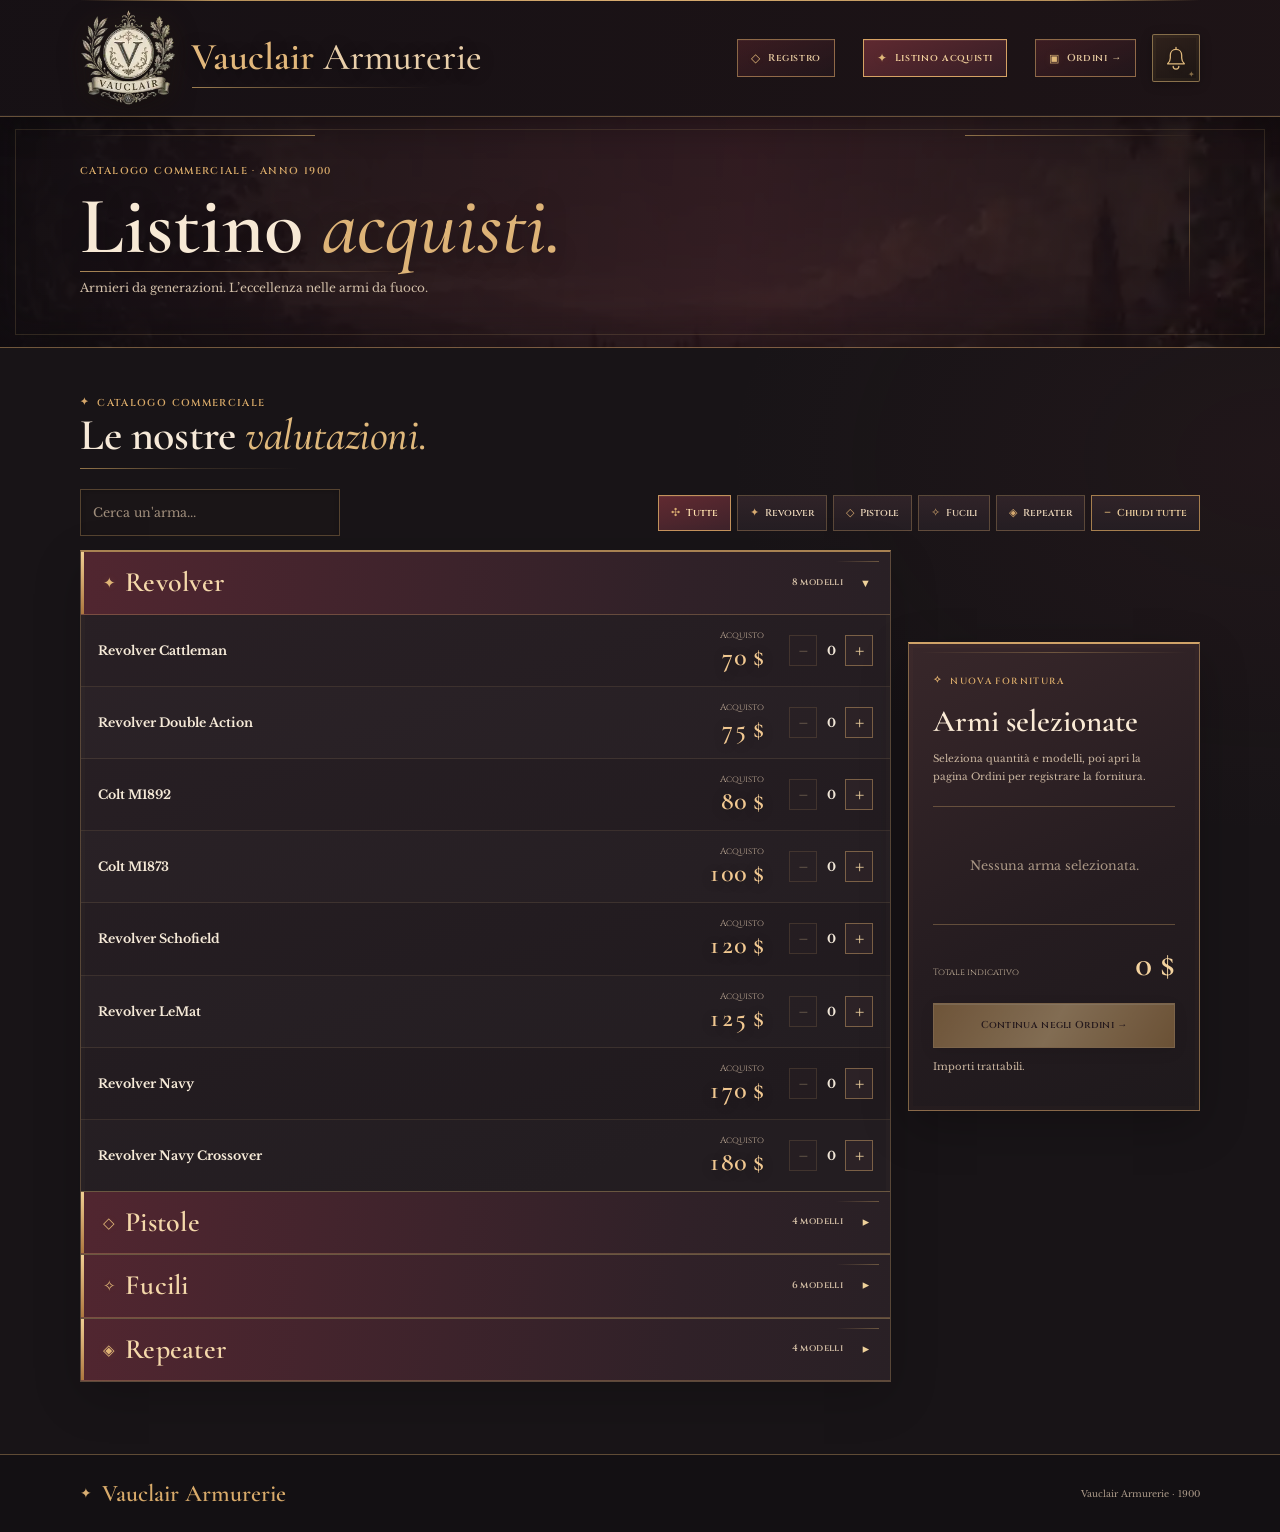
==== armurerie/index.html @ 3353b28e "Give Armurerie listino banner the same introduction row as other pages" ====
<!doctype html>
<html lang="it">
<head>
<meta charset="utf-8"><meta name="viewport" content="width=device-width,initial-scale=1">
<meta name="theme-color" content="#191311">
<meta name="description" content="Vauclair Armurerie — listino acquisto armi da fuoco e ordini.">
<title>Listino acquisti · Vauclair Armurerie</title>
<link rel="icon" type="image/webp" href="../assets/vauclair-logo.webp">
<link rel="preconnect" href="https://fonts.googleapis.com"><link rel="preconnect" href="https://fonts.gstatic.com" crossorigin>
<link href="https://fonts.googleapis.com/css2?family=Cinzel:wght@400;500;600;700&family=Cormorant+Garamond:ital,wght@0,500;0,600;0,700;1,500;1,600;1,700&family=Libre+Baskerville:wght@400;700&display=swap" rel="stylesheet">
<link rel="stylesheet" href="styles.css?v=20261012-restyle1">
<link rel="stylesheet" href="ornamenti.css?v=20261012-unified1">
<script src="catalogo.js?v=20261012-listino22" defer></script><script src="header.js?v=20261012-unified1" defer></script>
<script src="notifiche.js" defer></script><script src="listino.js?v=20261012-public-clean1" defer></script>
</head>
<body>
<a class="skip" href="#listino">Vai al listino</a>
<header class="header"><div class="wrap header-inner">
<a class="brand" href="./" aria-label="Vauclair Armurerie — Listino acquisti"><img src="../assets/vauclair-logo.webp" alt="Stemma Vauclair" width="96" height="96"><span><strong>Vauclair <em>Armurerie</em></strong></span></a>
<div class="header-tools"><nav class="nav" aria-label="Navigazione"><a class="last" href="riservata.html?v=20261012-unified1">Registro</a><a class="last current" href="./" aria-current="page">Listino acquisti</a><a class="last" href="ordini.html">Ordini →</a></nav><div class="notification-shell">
  <button class="notification-toggle" id="notificationBell" type="button" aria-label="Apri notifiche ordini" aria-haspopup="true" aria-expanded="false" aria-controls="notificationPanel">
    <svg viewBox="0 0 32 32" fill="none" aria-hidden="true" focusable="false">
      <path d="M16 5.5c-4.3 0-7 3.1-7 7.3v3.3c0 3.6-1.2 5.3-3.3 7.1h20.6c-2.1-1.8-3.3-3.5-3.3-7.1v-3.3c0-4.2-2.7-7.3-7-7.3Z" stroke="currentColor" stroke-width="1.55" stroke-linejoin="round"/>
      <path d="M16 2.8v2.7M12.5 26.2a3.5 3.5 0 0 0 7 0" stroke="currentColor" stroke-width="1.55" stroke-linecap="round"/>
    </svg>
    <span class="notification-count" id="notificationCount" hidden>0</span>
  </button>
  <div class="notification-panel" id="notificationPanel" role="region" aria-label="Notifiche degli ordini" hidden>
    <div class="notification-top">
      <div><span>REGISTRO VAUCLAIR</span><strong>Notifiche ordini</strong></div>
      <button type="button" id="markNotificationsRead">Segna lette</button>
    </div>
    <div class="notification-list" id="notificationList"><div class="notification-empty">Nessuna notifica al momento.</div></div>
    <div class="notification-bottom"><a href="ordini.html">Vai agli ordini <span aria-hidden="true">↗</span></a></div>
  </div>
</div></div>
</div></header>
<main>
<section class="compact-hero"><div class="wrap">
<span class="label">CATALOGO COMMERCIALE · ANNO 1900</span>
<h1>Listino <em>acquisti.</em></h1><p>Armieri da generazioni. L’eccellenza nelle armi da fuoco.</p>
</div></section>
<section class="catalog" id="listino"><div class="wrap">
<div class="section-top"><div><span class="label">CATALOGO COMMERCIALE</span><h2>Le nostre <em>valutazioni.</em></h2></div></div>
<div class="toolbar"><input class="search" id="search" type="search" aria-label="Cerca un'arma" placeholder="Cerca un'arma..." autocomplete="off">
<div class="filters" role="group" aria-label="Categorie"><button type="button" data-cat="Tutte" class="active" aria-pressed="true">Tutte</button><button type="button" data-cat="Revolver" aria-pressed="false">Revolver</button><button type="button" data-cat="Pistole" aria-pressed="false">Pistole</button><button type="button" data-cat="Fucili" aria-pressed="false">Fucili</button><button type="button" data-cat="Repeater" aria-pressed="false">Repeater</button><button class="collapse-all-btn" id="collapseAllCategories" type="button" aria-label="Chiudi tutte le categorie del catalogo">Chiudi tutte</button></div></div>
<div class="catalog-layout">
<div class="price-list" id="catalog" aria-label="Modelli e prezzi d'acquisto"><div class="empty">Caricamento listino…</div></div>
<aside class="quote"><span class="label">NUOVA FORNITURA</span><h3>Armi selezionate</h3><p>Seleziona quantità e modelli, poi apri la pagina Ordini per registrare la fornitura.</p>
<div class="selected" id="selected"><div class="empty">Nessuna arma selezionata.</div></div>
<div class="total"><span>Totale indicativo</span><strong id="total">$0</strong></div>
<button class="btn gold" type="button" id="startOrder" disabled>Continua negli Ordini →</button>
<p>Importi trattabili.</p>
</aside></div>
</div></section>
</main>
<footer class="footer compact-footer"><div class="wrap footer-inner"><strong>Vauclair Armurerie</strong><p>Vauclair Armurerie · 1900</p></div></footer>
</body></html>
---- armurerie/styles.css ----
:root{--ink:#f5eadd;--secondary:#c6b5a1;--muted:#9d8a79;--gold:#d7b67e;--gold2:#b78c52;--border:rgba(201,159,99,.28);--wine:#4d251f;--base:#161110;--panel:#241b18;--panel2:#2e211b;--serif:'Cormorant Garamond',Georgia,serif;--display:'Cinzel',Georgia,serif;--book:'Libre Baskerville',Georgia,serif}
*{box-sizing:border-box}
html{scroll-behavior:smooth;scroll-padding-top:84px}
body{margin:0;background:var(--base);color:var(--ink);font:12px/1.85 var(--book);-webkit-font-smoothing:antialiased}
button,input,textarea{font:inherit}
button{cursor:pointer}
a{color:inherit;text-decoration:none}
a:hover{color:var(--gold)}
:focus-visible{outline:2px solid var(--gold);outline-offset:3px}
.wrap{max-width:1120px;width:calc(100% - 42px);margin:auto}
.skip{position:absolute;top:-80px;left:8px;padding:10px;z-index:100;background:var(--gold);color:#140c09}
.skip:focus{top:8px}
.header{position:sticky;top:0;z-index:40;background:rgba(22,17,16,.97);border-bottom:1px solid var(--border);backdrop-filter:blur(12px)}
.header-inner{display:flex;justify-content:space-between;align-items:center;gap:20px;height:76px}
.brand{display:flex;align-items:center;gap:9px}
.brand img{width:51px;height:51px;object-fit:contain}
.brand strong{font:600 29px/1 var(--serif);color:var(--gold);display:block}
.brand small{display:block;font:9px/1.5 var(--display);letter-spacing:1px;color:var(--secondary);margin-top:5px}
.nav{display:flex;gap:28px;align-items:center}
.nav a{font:600 10px var(--display);letter-spacing:.3px;color:#ded0be}
.nav a:hover{color:var(--gold)}
.nav .last{padding:10px 13px;border:1px solid var(--gold2);color:var(--gold)}
.hero{position:relative;overflow:hidden;background:linear-gradient(90deg,rgba(16,12,12,.96),rgba(31,20,18,.83) 57%,rgba(21,14,14,.75)),url('../assets/vauclair-background.webp') center/cover}
.hero:before{content:'';position:absolute;inset:17px;border:1px solid rgba(206,165,107,.17);pointer-events:none}
.hero-inner{min-height:490px;padding:69px 0 66px;display:grid;grid-template-columns:minmax(0,1fr) 260px;gap:55px;align-items:center;position:relative}
.eyebrow{font:600 9px var(--display);letter-spacing:2.1px;color:var(--gold)}
.hero h1{font:600 clamp(65px,8.5vw,106px)/.85 var(--serif);letter-spacing:-1.4px;margin:22px 0;color:#fff1df}
.hero h1 em{font-weight:500;color:var(--gold);display:block;line-height:1.07}
.hero .lead{font:italic 27px/1.23 var(--serif);color:#f0d9ba;max-width:650px;margin:11px 0 17px}
.hero .sub{font:12px/2.05 var(--book);color:#c3b19f;max-width:620px}
.hero-actions{display:flex;gap:11px;flex-wrap:wrap;margin-top:29px}
.btn{display:inline-flex;align-items:center;justify-content:center;gap:15px;padding:12px 18px;min-height:45px;border:1px solid var(--gold2);font:600 10px var(--display);letter-spacing:.3px;transition:background .15s}
.btn.gold{background:linear-gradient(115deg,#b8925f,#e0c08b);border-color:var(--gold);color:#24150f}
.btn.gold:hover{background:#f1d19c;color:#24150f}
.btn.outline{background:rgba(27,17,15,.4);color:#f3dec1}
.btn.outline:hover{background:#4b281f}
.seal{border:1px solid rgba(208,169,115,.45);background:rgba(35,25,22,.73);padding:21px 17px;text-align:center;box-shadow:0 12px 42px rgba(0,0,0,.24)}
.seal img{display:block;width:155px;height:155px;object-fit:contain;margin:auto}
.seal span{display:block;font:9px var(--display);letter-spacing:1.8px;color:var(--gold);margin-top:9px}
.seal strong{display:block;font:500 38px var(--serif);margin:15px 0 0;color:#f6e5c9}
.seal em{font:italic 19px var(--serif);color:#ccb18e}
.section{padding:76px 0}
.label{color:var(--gold2);font:600 10px var(--display);letter-spacing:1.6px}
h2{font:600 clamp(44px,5.3vw,63px)/1.03 var(--serif);letter-spacing:-.4px;margin:14px 0 17px}
h2 em{font-weight:500;color:var(--gold)}
.intro{background:#1a1513;border-bottom:1px solid var(--border)}
.intro-grid{display:grid;grid-template-columns:1.1fr .9fr;gap:70px;align-items:start}
.intro p{font:12px/2.2 var(--book);color:var(--secondary);margin:0 0 15px}
.intro p strong{color:#f2e1cf}
.service-cards{display:grid;grid-template-columns:1fr 1fr;gap:12px}
.service-card{padding:21px;background:#2b211d;border:1px solid var(--border)}
.service-card .number{font:28px var(--serif);color:var(--gold)}
.service-card h3{font:600 25px/1.05 var(--serif);color:#f4e1c6;margin:8px 0}
.service-card p{font:11px/1.9 var(--book);color:#bca998;margin:0}
.catalog{background:#171210}
.section-top{display:flex;align-items:end;justify-content:space-between;gap:30px;margin-bottom:25px}
.section-top p{font:11px/1.95 var(--book);max-width:400px;color:var(--secondary);margin:0}
.toolbar{display:flex;justify-content:space-between;align-items:center;gap:12px;flex-wrap:wrap;margin-bottom:14px}
.search{padding:11px 12px;background:#29201d;border:1px solid var(--border);color:var(--ink);min-width:260px;outline:0;border-radius:0}
.search:focus{border-color:var(--gold)}
.filters{display:flex;flex-wrap:wrap;gap:6px}
.filters button{background:#251c19;color:#d6c2a9;border:1px solid var(--border);padding:10px 12px;font:600 10px var(--display)}
.filters button.active,.filters button:hover{background:#5a3329;border-color:var(--gold2);color:var(--gold)}
.catalog-layout{display:grid;grid-template-columns:minmax(0,1fr) 292px;gap:17px;align-items:start}
.price-list{border:1px solid var(--border);background:#241b18}
.weapon{display:grid;grid-template-columns:minmax(0,1fr) 106px 96px;align-items:center;gap:13px;padding:14px 17px;border-bottom:1px solid rgba(206,165,107,.13);min-height:71px}
.weapon:last-child{border-bottom:0}
.weapon:nth-child(even){background:rgba(255,255,255,.019)}
.weapon-name{font:700 12px/1.5 var(--book);color:#f0e0cb}
.weapon small{display:block;color:#c0a17a;font:9px/1.5 var(--display);margin-top:4px}
.weapon small.estimate{color:#e2ba77}
.weapon small.guess{color:#c9a29b}
.price{text-align:right}
.price span{display:block;color:#ad9c89;font:9px var(--display)}
.price b{font:600 26px var(--serif);color:#e9c68f}
.qty{display:flex;justify-content:flex-end;align-items:center;gap:4px}
.qty button{width:28px;height:31px;display:grid;place-items:center;padding:0;border:1px solid var(--border);background:#2f241f;color:var(--gold);font-size:17px}
.qty button:hover{border-color:var(--gold)}
.qty output{min-width:20px;text-align:center;font:700 12px var(--book)}
.empty{padding:34px;text-align:center;color:var(--muted)}
.quote{background:linear-gradient(145deg,#30241e,#201915);border:1px solid rgba(202,155,87,.45);padding:24px;position:sticky;top:92px}
.quote .label{font-size:9px}
.quote h3{font:600 31px/1.1 var(--serif);margin:12px 0}
.quote p{color:#bcaa97;font:10px/1.85 var(--book)}
.selected{margin-top:19px;border-top:1px solid var(--border);border-bottom:1px solid var(--border);padding:13px 0;min-height:65px}
.selected-line{display:flex;justify-content:space-between;gap:8px;font:10px/1.75 var(--book);margin-bottom:6px}
.selected-line strong{color:#f3ddc0;white-space:nowrap}
.total{display:flex;align-items:baseline;justify-content:space-between;gap:13px;margin-top:18px}
.total span{font:9px var(--display);color:#beac96}
.total strong{font:600 35px var(--serif);color:#f0cd94;white-space:nowrap}
.quote .btn{width:100%;margin-top:18px}
.hint{margin-top:19px;font:10px/1.9 var(--book);color:#a89784}
.method{margin-top:18px;padding:15px 19px;border:1px solid var(--border);background:#211915}
.method summary{cursor:pointer;font:600 11px var(--display);color:var(--gold);letter-spacing:.2px}
.method p{font:11px/2 var(--book);color:var(--secondary);margin:12px 0 0}
.method b{color:#efdfc7}
.contact{background:#211814;border-top:1px solid var(--border)}
.contact-grid{display:grid;grid-template-columns:.85fr 1.15fr;gap:60px;align-items:start}
.contact p{color:#c1ae99;font:11px/2.05 var(--book)}
.contact strong{color:#f1ddc0}
.contact .ornament{margin:25px 0 0;font:40px var(--serif);color:var(--gold)}
.form-panel{padding:26px;background:#2d211b;border:1px solid var(--border)}
.form-row{display:grid;grid-template-columns:1fr 1fr;gap:12px}
label{display:block;color:#d2b68e;font:600 10px var(--display);margin-bottom:13px}
label input,label textarea{display:block;width:100%;margin-top:8px;background:#191310;border:1px solid var(--border);padding:11px;color:var(--ink);font:11px var(--book);outline:none}
label input:focus,label textarea:focus{border-color:var(--gold)}
label textarea{resize:vertical;min-height:100px}
.preview{white-space:pre-wrap;border:1px dashed var(--border);background:#1c1512;color:#d9c7b2;padding:13px;margin-top:16px;font:11px/1.8 var(--book);max-height:260px;overflow:auto}
.form-panel .btn{margin-top:14px}
.status{font:10px/1.8 var(--book);color:#bda081;margin:12px 0 0}
.footer{background:#0f0b0a;border-top:1px solid var(--border);padding:25px 0}
.footer-inner{display:flex;justify-content:space-between;align-items:center;gap:20px}
.footer-inner strong{font:600 27px var(--serif);color:var(--gold)}
.footer-inner p{font:9px/1.7 var(--book);max-width:550px;color:var(--muted);margin:0}
@media(max-width:1050px){.intro-grid{gap:25px}.hero-inner{gap:30px}.catalog-layout{grid-template-columns:minmax(0,1fr) 270px}.nav{gap:15px}}
@media(max-width:790px){.hero-inner{grid-template-columns:1fr;min-height:425px;padding:65px 0}.seal{display:none}.intro-grid,.contact-grid{grid-template-columns:1fr}.catalog-layout{grid-template-columns:1fr}.quote{position:static}.section-top{display:block}.section-top p{margin-top:14px;max-width:600px}.nav .hide-mobile{display:none}.service-cards{max-width:800px}}
@media(max-width:530px){.wrap{width:calc(100% - 30px)}.header-inner{height:67px}.brand img{width:42px;height:42px}.brand strong{font-size:25px}.brand small{font-size:7px}.nav{gap:6px}.nav a{font-size:9px}.nav .last{padding:8px}.hero{background-position:center}.hero h1{font-size:clamp(52px,13vw,77px)}.hero .lead{font-size:25px}.hero-inner{padding:63px 0}.section{padding:52px 0}h2{font-size:47px}.service-cards{grid-template-columns:1fr}.toolbar{display:block}.search{width:100%;margin-bottom:10px}.filters{display:grid;grid-template-columns:repeat(2,1fr)}.filters button{padding:11px 6px;font-size:9px}.weapon{grid-template-columns:minmax(0,1fr) 90px;gap:8px;padding:13px 11px}.price b{font-size:24px}.qty{grid-column:1/-1;justify-content:flex-end}.weapon-name{font-size:11px}.form-row{grid-template-columns:1fr}.footer-inner{display:block}.footer-inner p{margin-top:10px}}
@media(prefers-reduced-motion:reduce){html{scroll-behavior:auto}}

/* Vauclair Armurerie — layout di lavoro, due sole pagine */
[hidden]{display:none!important}
.nav a.current{color:var(--gold);text-decoration:underline;text-underline-offset:9px;text-decoration-thickness:1px}
.compact-hero{background:linear-gradient(100deg,rgba(18,13,13,.97),rgba(38,24,20,.82)),url('../assets/vauclair-background.webp') center/cover;position:relative;border-bottom:1px solid var(--border)}
.compact-hero .wrap{padding-top:47px;padding-bottom:47px}
.compact-hero .label{display:block;margin-bottom:10px}
.compact-hero h1{font:600 clamp(54px,6.8vw,81px)/.94 var(--serif);margin:0 0 13px;color:#fff1df}
.compact-hero h1 em{color:var(--gold);font-weight:500}
.compact-hero p{font:12px/1.9 var(--book);max-width:720px;margin:0;color:var(--secondary)}
.catalog{padding:42px 0 72px}
.catalog .section-top{margin-bottom:23px}
.catalog .section-top h2{font-size:44px;margin:0}
.catalog .section-top p{max-width:430px}
#startOrder:disabled{opacity:.48;cursor:not-allowed}
.quote .btn{width:100%;border-radius:0}
.compact-footer{padding:24px 0}
.compact-footer .footer-inner strong{font-size:24px}
.order-area{min-height:65vh;background:#171210;padding:42px 0 80px}
.order-head{display:flex;justify-content:space-between;align-items:center;gap:14px;flex-wrap:wrap;margin-bottom:20px}
.order-head h2{margin:5px 0;font-size:44px}
.order-head p{margin:0;color:var(--secondary);font:11px/1.7 var(--book)}
.order-stats{display:grid;grid-template-columns:repeat(3,1fr);gap:12px;margin:0 0 19px}
.order-stat{border:1px solid var(--border);background:var(--panel);padding:17px 20px}
.order-stat small{font:9px var(--display);color:var(--muted);letter-spacing:.3px;display:block}
.order-stat strong{font:600 35px var(--serif);color:var(--gold);line-height:1.15;display:block;margin-top:6px}
.order-filter{display:flex;gap:10px;margin:0 0 15px}
.order-filter input,.order-filter select,.order-form input,.order-form select,.order-form textarea,.order-builder select,.order-builder input{
  border:1px solid var(--border);background:#211815;color:#f3e7d6;padding:10px 12px;min-height:44px;outline:0;border-radius:0;font:11px var(--book)
}
.order-filter input:focus,.order-filter select:focus,.order-form input:focus,.order-form select:focus,.order-form textarea:focus{border-color:var(--gold)}
.order-filter input{flex:1;min-width:0}
.order-filter select{width:180px}
.order-list{display:grid;gap:10px}
.order-card{background:#251c19;border:1px solid var(--border);padding:21px 23px}
.order-card-head{display:flex;align-items:start;justify-content:space-between;gap:16px}
.order-card-head h3{font:600 28px/1.1 var(--serif);margin:3px 0 7px;color:#f7e8d2}
.order-card-head small{font:9px var(--display);color:var(--gold2)}
.order-card-meta{display:flex;flex-wrap:wrap;gap:13px;color:#ac9a85;font:10px/1.7 var(--book)}
.order-card-items{display:flex;flex-wrap:wrap;gap:7px;margin:14px 0}
.order-card-items span{padding:5px 9px;background:#34271f;border:1px solid var(--border);font:10px/1.6 var(--book);color:#e4d0b5}
.order-card-bottom{border-top:1px solid var(--border);margin-top:13px;padding-top:14px;display:flex;justify-content:space-between;align-items:center;gap:15px}
.order-card-bottom strong{font:600 31px var(--serif);color:var(--gold)}
.order-card-bottom>div{display:flex;flex-wrap:wrap;align-items:center;gap:8px}
.order-card-bottom button,.order-card-bottom select,.order-subtle{border:1px solid var(--border);background:#1c1512;color:#d9c1a2;padding:9px 10px;font:10px var(--display)}
.order-card-bottom button:hover,.order-card-bottom select:focus,.order-subtle:hover{border-color:var(--gold)}
.order-card-notes{font:11px/1.8 var(--book);color:var(--secondary);margin:5px 0 0}
.order-empty{border:1px dashed var(--border);background:#241c18;color:var(--muted);text-align:center;padding:47px 15px;font:italic 23px var(--serif)}
.order-form{background:#2b211c;border:1px solid var(--border);padding:25px;margin:0 0 24px}
.order-form h3{font:600 33px var(--serif);margin:0 0 17px}
.order-form .form-row{gap:13px;margin-bottom:5px}
.order-form label{font:600 10px var(--display);color:var(--gold);margin:0 0 15px}
.order-form label input,.order-form label select,.order-form label textarea{margin-top:7px;width:100%;display:block}
.order-form textarea{width:100%;min-height:75px;resize:vertical}
.order-builder{display:grid;grid-template-columns:minmax(0,1fr) 95px 115px;gap:9px;align-items:end;margin:6px 0 14px}
.order-builder label{margin:0}
.order-builder select,.order-builder input{width:100%;margin-top:7px}
.order-builder button{height:44px}
.order-chosen{background:#201813;border:1px solid var(--border);padding:10px 14px;margin-bottom:17px;min-height:49px}
.order-chosen-line{display:grid;grid-template-columns:minmax(0,1fr) auto 35px;gap:9px;align-items:center;padding:7px 0;border-bottom:1px solid rgba(201,159,99,.12);font:11px var(--book)}
.order-chosen-line:last-child{border-bottom:0}
.order-chosen-line b{color:var(--gold)}
.order-chosen-line button{background:none;border:1px solid var(--border);color:var(--gold);width:31px;height:28px}
.order-form-total{display:flex;align-items:baseline;justify-content:space-between;gap:15px;border-top:1px solid var(--border);padding-top:14px}
.order-form-total strong{font:600 32px var(--serif);color:var(--gold)}
.order-form-actions{display:flex;gap:9px;justify-content:flex-end;flex-wrap:wrap}
.order-form-actions button{min-width:130px}
.order-caption{font:10px/1.85 var(--book);color:var(--muted);margin:18px 0 0}
.order-top-actions{display:flex;gap:8px;align-items:center}
.order-top-actions .order-subtle{font-size:9px}
.order-status{border:1px solid var(--gold2);color:var(--gold);font:9px var(--display);padding:5px 9px;display:inline-block}
@media(max-width:740px){.order-stats{gap:7px}.order-stat{padding:12px}.order-stat strong{font-size:29px}.order-card-bottom{align-items:flex-start;flex-direction:column}.order-card-bottom>div{width:100%}.order-form{padding:17px}}
@media(max-width:530px){.compact-hero .wrap{padding:32px 0}.compact-hero h1{font-size:52px}.catalog .section-top h2{font-size:40px}.order-area{padding-top:27px}.order-head h2{font-size:39px}.order-stats{grid-template-columns:repeat(3,1fr)}.order-stat small{font-size:8px}.order-stat strong{font-size:27px}.order-filter{display:block}.order-filter input,.order-filter select{width:100%;margin-bottom:7px}.order-builder{grid-template-columns:1fr 85px}.order-builder button{grid-column:1/-1}.order-card{padding:15px}.order-card-head h3{font-size:24px}.order-card-head{display:block}.order-card-head .order-status{margin-top:9px}.order-top-actions{flex-wrap:wrap}}


/* Identità unica Vauclair Armurerie · stemma più importante */
html{scroll-padding-top:118px}
.header-inner{height:116px;gap:26px}
.brand{gap:15px;min-width:0}
.brand img{width:96px;height:96px;flex:0 0 96px;object-fit:contain;filter:drop-shadow(0 5px 8px rgba(0,0,0,.40)) drop-shadow(0 0 5px rgba(217,173,105,.17))}
.brand strong{font:600 38px/1.08 var(--serif);color:var(--gold);white-space:nowrap}
.brand strong em{font-style:normal;font-weight:600}
.nav{flex-shrink:0}
.catalog .section-top{margin-bottom:20px}
@media(max-width:790px){
  html{scroll-padding-top:107px}
  .header-inner{height:104px;gap:12px}
  .brand img{width:82px;height:82px;flex-basis:82px}
  .brand strong{font-size:30px}
  .brand{gap:10px}
}
@media(max-width:530px){
  html{scroll-padding-top:140px}
  .header-inner{height:auto;min-height:137px;padding:9px 0 8px;gap:3px;flex-wrap:wrap}
  .brand{width:100%;gap:12px}
  .brand img{width:78px;height:78px;flex-basis:78px}
  .brand strong{font-size:31px;white-space:normal;line-height:1.03}
  .nav{width:100%;justify-content:flex-end;gap:17px;padding:0 2px 4px}
  .nav a{font-size:10px}
  .nav .last{padding:7px 10px}
}


/* Campanella Vauclair — argento brunito, ottone e bordeaux */
.header-tools{display:flex;align-items:center;gap:16px;margin-left:auto}
.notification-shell{position:relative;flex:0 0 auto}
.notification-toggle{position:relative;display:grid;place-items:center;width:48px;height:48px;padding:0;background:linear-gradient(150deg,#30221c,#1c1513);border:1px solid rgba(215,180,117,.55);color:var(--gold);border-radius:2px;box-shadow:inset 0 0 0 3px rgba(215,180,117,.035),0 2px 12px rgba(0,0,0,.24);transition:background .16s,border-color .16s,color .16s}
.notification-toggle:after{content:"✦";position:absolute;bottom:2px;right:4px;font:8px var(--serif);color:rgba(221,180,113,.55);pointer-events:none}
.notification-toggle:hover,.notification-toggle[aria-expanded="true"]{background:#463027;border-color:var(--gold);color:#f1d09b}
.notification-toggle svg{width:26px;height:26px;filter:drop-shadow(0 1px 2px rgba(0,0,0,.28))}
.notification-count{position:absolute;min-width:20px;height:20px;top:-8px;right:-8px;padding:0 4px;border:1px solid #d2aa78;border-radius:11px;background:#7f2929;color:#fff3de;font:700 10px/18px var(--display);text-align:center;box-shadow:0 3px 8px #100b09}
.notification-panel{position:absolute;top:calc(100% + 13px);right:0;width:348px;max-width:calc(100vw - 30px);background:linear-gradient(160deg,#2e211c,#1a1412 65%);border:1px solid rgba(215,180,117,.55);box-shadow:0 20px 50px rgba(0,0,0,.5);z-index:80;overflow:hidden}
.notification-panel:before{content:"";position:absolute;top:6px;left:6px;right:6px;bottom:6px;border:1px solid rgba(207,161,95,.10);pointer-events:none}
.notification-top{display:flex;align-items:center;justify-content:space-between;gap:12px;padding:19px 18px 15px;border-bottom:1px solid var(--border);position:relative}
.notification-top span{display:block;color:var(--gold2);font:600 8px var(--display);letter-spacing:1.2px}
.notification-top strong{display:block;margin-top:5px;color:#f2dfc6;font:600 26px/1 var(--serif)}
.notification-top button{background:transparent;border:0;color:var(--gold);font:600 9px/1.4 var(--display);padding:4px 0;text-align:right;white-space:nowrap}
.notification-top button:not(:disabled):hover{color:#f8d9a7}
.notification-top button:disabled{color:#786756;cursor:default}
.notification-list{max-height:335px;overflow-y:auto}
.notification-empty{padding:32px 18px;color:var(--muted);font:italic 19px/1.4 var(--serif)}
.notification-item{display:flex;align-items:flex-start;gap:10px;padding:15px 18px;border-bottom:1px solid rgba(205,158,90,.13);color:#ead9c1;text-decoration:none;transition:background .15s}
.notification-item:hover{background:rgba(196,143,77,.12);color:#f9e2c5}
.notification-item.unread{background:rgba(166,101,49,.075)}
.notification-item-mark{font:15px/1 var(--serif);color:var(--gold2);padding-top:3px;opacity:.35}
.notification-item.unread .notification-item-mark{color:#e2be82;opacity:1}
.notification-item-body{display:block;min-width:0;flex:1}
.notification-item strong{display:block;font:600 18px/1.2 var(--serif);color:#f5e6d0}
.notification-item-desc{display:block;margin-top:5px;font:10px/1.75 var(--book);color:#bfae98;overflow-wrap:anywhere}
.notification-item small{display:block;margin-top:8px;font:9px var(--display);color:var(--gold2)}
.notification-bottom{padding:12px 18px;text-align:right;border-top:1px solid var(--border);background:rgba(13,10,9,.20)}
.notification-bottom a{color:#e6c38e;font:600 10px var(--display);letter-spacing:.2px}
.notification-bottom span{margin-left:7px}
.notification-bottom a:hover{color:#ffe0ad}
[hidden]{display:none!important}
@media(max-width:900px){.header-tools{gap:11px}}
@media(max-width:790px){.header-tools{gap:10px}.notification-toggle{width:44px;height:44px}.notification-toggle svg{width:24px;height:24px}}
@media(max-width:640px){
  .header-inner{height:auto;min-height:126px;flex-wrap:wrap;padding:9px 0}
  .brand{width:100%}
  .header-tools{width:100%;justify-content:flex-end;gap:12px}
  .header-tools .nav{width:auto;flex:0 1 auto;gap:14px;justify-content:flex-end;padding:0 2px}
  .notification-panel{right:0}
  html{scroll-padding-top:150px}
}
@media(max-width:390px){
  .header-tools .nav{gap:8px}
  .header-tools .nav a{font-size:9px}
  .notification-panel{max-width:calc(100vw - 30px)}
}

/* Catalogo Vauclair · gruppi distinti per tipologia d'arma */
.weapon-category + .weapon-category{border-top:1px solid rgba(215,182,126,.42)}
.weapon-category-header{position:relative;margin:0;background:linear-gradient(95deg,#36261f,#281d19);border-bottom:1px solid rgba(215,182,126,.30)}
.weapon-category-header:before{content:"";position:absolute;top:0;bottom:0;left:0;width:3px;background:linear-gradient(180deg,#ead2a3,#987041);pointer-events:none}
.weapon-category-toggle{display:flex;align-items:center;gap:12px;width:100%;min-height:61px;padding:16px 19px;border:0;background:transparent;color:inherit;text-align:left;cursor:pointer}
.weapon-category-toggle:hover,.weapon-category-toggle:focus-visible{background:rgba(196,146,80,.09)}
.weapon-category-title{flex:1;font:600 27px/1.05 var(--serif);color:#ead2ab;letter-spacing:.25px}
.weapon-category-count{font:600 9px/1.5 var(--display);color:#bba285;white-space:nowrap;letter-spacing:.4px}
.weapon-category-arrow{display:inline-block;margin-left:5px;color:var(--gold);font:11px/1 var(--display);transition:transform .2s ease}
.weapon-category-toggle[aria-expanded="false"] .weapon-category-arrow{transform:rotate(-90deg)}
.weapon-category-items[hidden]{display:none!important}
.weapon-category-items .weapon:last-child{border-bottom:0}
.weapon-category-items .weapon:nth-child(even){background:rgba(255,255,255,.019)}
@media(max-width:530px){
  .weapon-category-toggle{padding:14px 13px 12px;min-height:56px;gap:8px}
  .weapon-category-title{font-size:25px}
  .weapon-category-count{font-size:8px}
}
/* Chiudi tutte: lo stesso pulsante e la stessa griglia dei filtri. */
.filters .collapse-all-btn{border-color:var(--gold2);color:var(--gold)}
.filters .collapse-all-btn:hover{background:#5a3329;color:var(--gold)}


/* ━━━━━━━━━━━━━━━━━━━━━━━━━━━━━━━━━━━━━━━━━━━━━━━━━━
   VAUCLAIR ARMURERIE • Identità editoriale 1900
   Stesso layout; finiture ispirate alla Tenuta, bordeaux
   da commercio e ottone brunito propri dell'Armurerie.
   ━━━━━━━━━━━━━━━━━━━━━━━━━━━━━━━━━━━━━━━━━━━━━━━━━━ */
:root{
  --ink:#f2e8d9;
  --secondary:#cbb9a5;
  --muted:#a89583;
  --gold:#e0b97c;
  --gold2:#bf9156;
  --border:rgba(202,160,99,.34);
  --wine:#692c33;
  --base:#171315;
  --panel:#262024;
  --panel2:#302428;
}
html{background:#141114}
body{
  color:var(--ink);
  font-size:12.5px;
  background:
    radial-gradient(ellipse 950px 540px at 8% -2%,rgba(113,42,49,.15),transparent 70%),
    radial-gradient(ellipse 710px 510px at 96% 94%,rgba(146,103,57,.075),transparent 70%),
    repeating-linear-gradient(90deg,rgba(230,191,129,.008) 0,rgba(230,191,129,.008) 1px,transparent 1px,transparent 8px),
    #171315;
}
.header{
  background:linear-gradient(90deg,rgba(23,17,21,.98),rgba(30,20,23,.98));
  border-bottom:1px solid rgba(214,170,108,.42);
  box-shadow:0 10px 28px rgba(0,0,0,.27),inset 0 -1px 0 rgba(255,255,255,.035);
}
.brand strong{color:#e1b77b;text-shadow:0 2px 16px rgba(0,0,0,.45)}
.brand strong em{color:#e9cfaa;font-weight:500}
.brand img{filter:drop-shadow(0 6px 12px rgba(0,0,0,.52)) drop-shadow(0 0 12px rgba(198,140,83,.10))}
.nav a{letter-spacing:.65px;color:#e6d4bb}
.nav a.current{text-decoration-color:rgba(219,168,106,.80)}
.nav .last{
  background:linear-gradient(155deg,rgba(111,42,47,.55),rgba(45,24,30,.7));
  border-color:rgba(213,162,93,.62);
  box-shadow:inset 0 1px 0 rgba(253,223,167,.07);
}
.nav .last:hover{background:linear-gradient(145deg,#693038,#381c24);border-color:#e2b47a}
.compact-hero{
  background:
    linear-gradient(94deg,rgba(18,14,18,.95),rgba(44,22,30,.89) 58%,rgba(24,17,21,.77)),
    url('../assets/vauclair-background.webp') center/cover;
  border-bottom:1px solid rgba(208,162,102,.49);
  box-shadow:inset 0 -16px 34px rgba(10,8,10,.28);
}
.compact-hero:before{
  content:"";position:absolute;inset:12px 15px;
  border:1px solid rgba(215,180,120,.16);pointer-events:none;
}
.compact-hero:after{
  content:"";position:absolute;right:7%;top:20%;height:60%;width:1px;
  background:linear-gradient(transparent,rgba(214,168,103,.32),transparent);
  pointer-events:none;
}
.compact-hero .wrap{position:relative;z-index:1}
.compact-hero h1{color:#f7e9d5;text-shadow:0 5px 25px rgba(0,0,0,.35)}
.compact-hero h1 em{color:#ddb377}
.compact-hero p{color:#d2bfa9}
.label,.eyebrow{color:#d9aa69;letter-spacing:1.35px}
.catalog,.order-area{
  background:
    radial-gradient(ellipse 740px 500px at 100% 10%,rgba(110,45,49,.095),transparent 75%),
    #181417;
}
.catalog .section-top h2 em,.order-head h2 em{color:var(--gold)}
.catalog .section-top h2,.order-head h2{color:#f6e9d8}
.search,.order-filter input,.order-filter select,.order-form input,.order-form select,.order-form textarea,.order-builder select,.order-builder input{
  background:rgba(27,22,24,.94);border-color:rgba(206,162,100,.33);color:#f4e4cd;
  box-shadow:inset 0 1px 5px rgba(0,0,0,.20);
}
.search:focus,.order-filter input:focus,.order-filter select:focus,
.order-form input:focus,.order-form select:focus,.order-form textarea:focus,
.order-builder input:focus,.order-builder select:focus{
  border-color:#ddb16c;box-shadow:0 0 0 2px rgba(220,174,104,.10);
}
.search::placeholder,input::placeholder{color:#9f8d7b}
.filters button,.order-subtle,.order-card-bottom button,.order-card-bottom select{
  background:linear-gradient(180deg,#302328,#241d22);
  border-color:rgba(203,162,102,.32);
  color:#e6d1b6;
  transition:background .16s,border-color .16s,color .16s,box-shadow .16s;
}
.filters button:hover,.filters button.active{
  background:linear-gradient(165deg,#612a31,#3e222a);
  color:#ffe1ae;
  border-color:rgba(225,174,104,.8);
  box-shadow:inset 0 1px 0 rgba(246,210,164,.07);
}
.filters .collapse-all-btn{border-color:rgba(225,172,98,.68);color:#eed0a0}
.filters .collapse-all-btn:hover{background:#572932;color:#ffe0ad}
.price-list{
  background:linear-gradient(160deg,#292025,#201a1e 72%);
  border:1px solid rgba(207,163,108,.32);
  border-top:2px solid rgba(221,171,102,.72);
  box-shadow:0 15px 45px rgba(0,0,0,.18),inset 0 0 0 4px rgba(226,184,118,.015);
}
.weapon-category+.weapon-category{border-top:1px solid rgba(216,177,116,.40)}
.weapon-category-header{
  background:linear-gradient(95deg,#512630,#302128 74%,#292025);
  border-bottom:1px solid rgba(217,170,106,.30);
}
.weapon-category-header:before{background:linear-gradient(180deg,#f0ce92,#ad773f)}
.weapon-category-toggle:hover,.weapon-category-toggle:focus-visible{background:rgba(223,176,110,.075)}
.weapon-category-title{color:#f4d8aa;font-size:28px}
.weapon-category-count{color:#d3bea5;font-size:9.5px}
.weapon-category-arrow{color:#eed19a}
.weapon{border-bottom:1px solid rgba(217,180,126,.13);transition:background .16s}
.weapon:hover{background:rgba(197,144,84,.07)}
.weapon-category-items .weapon:nth-child(even){background:rgba(255,255,255,.011)}
.weapon-category-items .weapon:nth-child(even):hover{background:rgba(197,144,84,.07)}
.weapon-name{font-size:12.5px;color:#f6ead8}
.weapon small{font-size:9.5px;color:#bea789}
.price span{color:#bea995}
.price b{color:#f1c891;font-variant-numeric:tabular-nums;text-shadow:0 2px 12px rgba(0,0,0,.28)}
.qty button{background:#2c2226;border:1px solid rgba(219,170,110,.45);color:#eed09e}
.qty button:hover{background:#4f2930;border-color:#e4b673}
.qty button:disabled{opacity:.35;cursor:default}
.quote{
  background:linear-gradient(155deg,#38272a,#251c20 57%,#1e191c);
  border:1px solid rgba(218,170,106,.51);
  border-top:2px solid #d0a368;
  box-shadow:0 15px 45px rgba(0,0,0,.24),inset 0 0 0 4px rgba(222,170,100,.018);
}
.quote h3{color:#faead5}
.quote p,.hint{color:#cbb6a0}
.selected{border-color:rgba(214,170,110,.34)}
.selected-line strong,.total strong{color:#f3d29e}
.total strong{font-variant-numeric:tabular-nums}
.btn.gold{
  background:linear-gradient(120deg,#bf9255,#eac68d 50%,#bc8d50);
  border-color:#deb47a;color:#28171a;
  box-shadow:inset 0 1px 0 rgba(255,245,211,.38),0 4px 16px rgba(0,0,0,.18);
}
.btn.gold:hover{background:linear-gradient(115deg,#dcb478,#f1d9aa,#d6a466);color:#231417}
.btn.outline{border-color:rgba(219,172,104,.53);background:rgba(34,24,28,.72)}
.btn.outline:hover{background:#482a31}
.order-stat,.order-card,.order-form,.order-chosen{
  background:linear-gradient(155deg,#2b2227,#211b20);
  border-color:rgba(207,160,99,.35);
  box-shadow:inset 0 1px 0 rgba(255,244,210,.024);
}
.order-stat{border-top:2px solid rgba(218,175,115,.60)}
.order-stat strong,.order-card-bottom strong,.order-form-total strong{color:#eac087}
.order-card{border-left:2px solid rgba(169,91,81,.78)}
.order-card-head h3,.order-form h3{color:#f5e4cf}
.order-card-items span{background:rgba(112,55,51,.19);border-color:rgba(213,163,102,.22)}
.order-form-total{border-color:rgba(214,168,108,.35)}
.order-chosen{background:rgba(16,13,16,.45)}
.order-empty{background:#221c20;border-color:rgba(206,160,101,.32)}
.footer{background:#131013;border-top:1px solid rgba(210,163,105,.40)}
.footer-inner strong{color:#d8aa6a}
.footer-inner p{color:#aa9988}

/* Archivio esportazioni: la pagina è pubblicamente raggiungibile, il contenuto è protetto da Supabase RLS. */
.private-section{padding:46px 0 84px;min-height:61vh;background:radial-gradient(ellipse 650px 480px at 50% 0,rgba(98,46,53,.11),transparent 75%)}
.private-hero .wrap{padding-top:49px;padding-bottom:49px}
.private-auth-panel{
  max-width:590px;margin:0 auto;padding:34px 38px 29px;
  background:linear-gradient(150deg,#302328,#211b20 73%);
  border:1px solid rgba(217,171,103,.51);border-top:2px solid var(--gold);
  box-shadow:0 24px 60px rgba(0,0,0,.26),inset 0 0 0 5px rgba(213,165,92,.018);
  text-align:center;
}
.private-lock-emblem{
  display:grid;place-items:center;width:49px;height:49px;
  border:1px solid rgba(230,183,114,.64);color:#e5bf82;
  font-size:25px;margin:0 auto 20px;transform:rotate(45deg);
}
.private-lock-emblem::first-letter{transform:rotate(-45deg)}
.private-auth-panel h2{font-size:clamp(35px,5vw,49px);margin:11px 0 12px}
.private-auth-panel h2 em{color:var(--gold)}
.private-explanation{max-width:440px;margin:0 auto 24px;color:#cebaa3;font-size:12px;line-height:2}
.private-auth-form{text-align:left;max-width:435px;margin:0 auto}
.private-auth-form label{font-size:10px;margin-bottom:16px}
.private-auth-form input{
  width:100%;display:block;min-height:47px;margin-top:8px;padding:10px 13px;
  border:1px solid rgba(215,171,106,.40);background:#19161a;color:#f6e4cf;
  font:12px var(--book);outline:0;
}
.private-auth-form input:focus{border-color:#e9bd7e;box-shadow:0 0 0 2px rgba(222,179,110,.09)}
.private-auth-form .btn{width:100%;margin:6px 0 12px}
.private-text-link{display:block;background:none;color:#e3bc83;border:0;text-align:center;margin:7px auto 0;text-decoration:underline;text-underline-offset:4px;font-size:11px}
.private-text-link:hover{color:#ffe0ad}
.private-fineprint{font-size:10px;line-height:1.8;color:#a99a8b;margin:17px auto 0;max-width:450px}
.private-status{min-height:18px;font-size:11px;color:#f0c98c;margin:7px 0}
.private-account-id{display:flex;align-items:center;gap:10px;justify-content:space-between;margin:15px 0;background:#181519;border:1px solid var(--border);padding:12px;overflow-wrap:anywhere}
.private-account-id code{font-size:12px;color:#e8d6bd;min-width:0;overflow-wrap:anywhere;text-align:left}
.private-account-id button{flex:0 0 auto}
.private-auth-actions{display:flex;align-items:center;justify-content:center;gap:12px;flex-wrap:wrap;margin-top:15px}
.private-workspace-head{display:flex;align-items:flex-end;justify-content:space-between;gap:20px;margin:0 0 22px}
.private-workspace-head h2{font-size:48px;margin:9px 0 8px}
.private-workspace-head h2 em{color:var(--gold)}
.private-workspace-head p{margin:0;max-width:680px;color:var(--secondary);font-size:11.5px}
.private-summary-cards{display:grid;grid-template-columns:repeat(3,minmax(0,1fr));gap:12px;margin-bottom:22px}
.private-toolbar{margin-bottom:16px}
.private-weapon{
  display:grid;grid-template-columns:minmax(0,1fr) 96px 94px 96px 81px;
  align-items:center;gap:8px;min-height:79px;padding:13px 16px;
  border-bottom:1px solid rgba(210,167,104,.16);
}
.private-weapon:last-child{border-bottom:0}
.private-weapon:hover{background:rgba(207,150,88,.05)}
.private-weapon-name{min-width:0}
.private-weapon-name strong{display:block;font:700 12px/1.55 var(--book);color:#f7e9d6}
.private-weapon-name small{display:block;font:9px/1.65 var(--display);color:#bfa68b;margin-top:4px}
.private-value{text-align:right;min-width:0}
.private-value small{display:block;color:#c6ae97;font:9px/1.5 var(--display);white-space:nowrap}
.private-value strong{display:block;color:#e9d1ae;font:600 24px/1.2 var(--serif);font-variant-numeric:tabular-nums;white-space:nowrap}
.private-value.blip strong{color:#efc787}
.private-value.profit strong{color:#dbc5a5}
.private-weapon .qty{gap:3px}
.private-weapon .qty button{height:29px;width:25px}
.private-weapon .qty output{min-width:16px;font-size:11px}
.private-totals{padding-top:15px}
.private-totals>div{display:flex;justify-content:space-between;align-items:baseline;gap:8px;padding:9px 0;border-bottom:1px solid rgba(218,176,117,.18)}
.private-totals span{color:#c7b5a0;font:10px var(--display)}
.private-totals strong{font:600 24px var(--serif);color:#e9c18a;font-variant-numeric:tabular-nums}
.private-totals .private-profit{border-bottom:0;border-top:1px solid rgba(219,173,111,.38);margin-top:8px;padding-top:17px}
.private-totals .private-profit span{color:#f5debc}
.private-totals .private-profit strong{font-size:36px;color:#f5d69e}
.private-quote .selected{min-height:70px}
@media(max-width:1000px){
  .private-weapon{grid-template-columns:minmax(0,1fr) 85px 85px 85px;gap:7px}
  .private-weapon .qty{grid-column:1/-1;justify-content:flex-end}
}
@media(max-width:790px){.private-workspace-head{align-items:flex-start;flex-direction:column}}
@media(max-width:530px){
  .brand strong{font-size:30px}
  .compact-hero:before{inset:8px}
  .private-auth-panel{padding:25px 18px}
  .private-section{padding:26px 0 56px}
  .private-workspace-head h2{font-size:41px}
  .private-summary-cards{gap:7px}
  .private-summary-cards .order-stat{padding:11px 8px}
  .private-summary-cards .order-stat strong{font-size:25px}
  .private-weapon{grid-template-columns:minmax(0,1fr) 1fr 1fr;gap:10px;padding:14px 12px}
  .private-weapon-name{grid-column:1/-1}
  .private-value{text-align:left}
  .private-value strong{font-size:24px}
  .private-value.profit{grid-column:1/-1}
  .private-weapon .qty{grid-column:1/-1;justify-content:flex-end}
  .private-account-id{flex-direction:column;align-items:stretch}
}
@media(prefers-reduced-motion:reduce){.weapon,.filters button,.btn{transition:none}}
---- armurerie/ornamenti.css ----
/*
 * Vauclair Armurerie — piccoli ornamenti tipografici, ispirati alla Tenuta.
 * Nessun intervento sulla disposizione di catalogo, ordini o archivio privato.
 * Caricato dopo styles.css, soltanto dalle pagine nella cartella armurerie/.
 */

/* Intestazione: filetto d'ottone e breve fregio sotto il marchio. */
.header::before {
  content:"";
  position:absolute;
  top:0;
  left:max(16px, calc((100% - 1120px) / 2));
  right:max(16px, calc((100% - 1120px) / 2));
  height:1px;
  background:linear-gradient(90deg, transparent, rgba(219,174,105,.82) 12%, #d9ad70 50%, rgba(219,174,105,.82) 88%, transparent);
  pointer-events:none;
}
.brand strong{position:relative}
.brand strong::after {
  content:"";
  position:absolute;
  left:1px;
  bottom:-9px;
  width:min(82%,244px);
  height:1px;
  background:linear-gradient(90deg,rgba(225,181,111,.66),rgba(225,181,111,.16) 67%,transparent);
  pointer-events:none;
}

/* Navigazione: piccoli simboli oro — come le voci della Tenuta.
   I glifi sono decorativi; non nascondono testo né cambiano la navigazione. */
.nav a[href="./"],.nav a[href="ordini.html"],.nav a[href^="riservata.html"]{
  display:inline-flex;
  align-items:center;
  justify-content:center;
  gap:7px;
}
.nav a[href="./"]::before,
.nav a[href="ordini.html"]::before,
.nav a[href^="riservata.html"]::before {
  display:inline-block;
  flex:0 0 auto;
  font-family:Georgia,"Times New Roman",serif;
  font-size:12px;
  font-weight:400;
  line-height:1;
  color:#dfb778;
  text-decoration:none;
  text-shadow:0 0 9px rgba(232,181,98,.12);
}
.nav a[href="./"]::before{content:"✦"}
.nav a[href="ordini.html"]::before{content:"▣";font-size:11px}
.nav a[href^="riservata.html"]::before{content:"◇";font-size:12px}
/* Evidenziazione senza la linea sotto la voce attiva. */
.nav a.current{text-decoration:none;text-underline-offset:0}

/* Sottili filetti sopra il titolo, ai due lati come nel frontespizio
   della Tenuta. Il testo resta esattamente nella stessa posizione. */
.compact-hero .wrap::before,
.compact-hero .wrap::after {
  content:"";
  position:absolute;
  top:18px;
  width:min(27%,235px);
  height:1px;
  pointer-events:none;
}
.compact-hero .wrap::before {
  left:0;
  background:linear-gradient(90deg,transparent,rgba(225,182,109,.61));
}
.compact-hero .wrap::after {
  right:0;
  background:linear-gradient(90deg,rgba(225,182,109,.61),transparent);
}
.compact-hero h1{position:relative}
.compact-hero h1::after {
  content:"";
  position:absolute;
  left:0;
  bottom:-8px;
  width:min(325px,72%);
  height:1px;
  background:linear-gradient(90deg,rgba(226,180,111,.72),rgba(226,180,111,.29) 73%,transparent);
  pointer-events:none;
}

/* Fregi piccoli, senza icone grandi o emoji colorate. */
.catalog .section-top .label::before,
.order-head .label::before,
.private-workspace-head .label::before,
.quote > .label::before,
.order-form h3::before {
  content:"✦";
  display:inline-block;
  margin-right:8px;
  color:#d6a76a;
  font-family:Georgia,"Times New Roman",serif;
  font-size:10px;
  line-height:1;
  vertical-align:1px;
}
.order-head .label::before{content:"▣"}
.private-workspace-head .label::before{content:"◇"}
.quote > .label::before{content:"✧"}
.order-form h3::before{content:"✦";font-size:13px;vertical-align:3px}

.catalog .section-top > div::after,
.order-head > div:first-child::after,
.private-workspace-head > div:first-child::after {
  content:"";
  display:block;
  width:min(220px,90%);
  height:1px;
  margin-top:10px;
  background:linear-gradient(90deg,rgba(216,171,102,.63),rgba(216,171,102,.18),transparent);
  pointer-events:none;
}

/* Catalogo: un emblema discreto per ciascuna categoria.
   Funziona anche sul registro privato, senza ritoccare i suoi script. */
.weapon-category-title::before{
  content:"✦";
  display:inline-block;
  min-width:19px;
  margin-right:6px;
  color:#e0b576;
  font:400 15px/1 Georgia,"Times New Roman",serif;
  vertical-align:3px;
  text-align:center;
  text-shadow:0 0 9px rgba(238,190,116,.12);
}
.weapon-category[aria-label="Pistole"] .weapon-category-title::before {content:"◇"}
.weapon-category[aria-label="Fucili"] .weapon-category-title::before {content:"✧"}
.weapon-category[aria-label="Repeater"] .weapon-category-title::before {content:"◈"}
.weapon-category-header::after{
  content:"";
  position:absolute;
  top:9px;
  right:11px;
  width:43px;
  height:1px;
  background:linear-gradient(90deg,transparent,rgba(221,179,110,.37));
  pointer-events:none;
}
.weapon-category-toggle{position:relative;z-index:1}

/* Filtri: minime icone monocromatiche prima dei nomi. */
.filters button[data-cat]::before,
.filters button[data-private-cat]::before {
  display:inline-block;
  font:400 11px/1 Georgia,"Times New Roman",serif;
  color:#d7aa70;
  margin-right:6px;
  vertical-align:0;
}
.filters button[data-cat="Tutte"]::before,
.filters button[data-private-cat="Tutte"]::before{content:"✣"}
.filters button[data-cat="Revolver"]::before,
.filters button[data-private-cat="Revolver"]::before{content:"✦"}
.filters button[data-cat="Pistole"]::before,
.filters button[data-private-cat="Pistole"]::before{content:"◇"}
.filters button[data-cat="Fucili"]::before,
.filters button[data-private-cat="Fucili"]::before{content:"✧"}
.filters button[data-cat="Repeater"]::before,
.filters button[data-private-cat="Repeater"]::before{content:"◈"}
.filters .collapse-all-btn::before{
  content:"−";
  display:inline-block;
  margin-right:6px;
  color:#dcb375;
  font:700 12px/1 Georgia,"Times New Roman",serif;
}

/* Micro-filetti decorativi sugli elementi di riepilogo, senza
   spostare le colonne o ridimensionare i controlli. */
.quote,
.private-quote,
.order-stat,
.order-card {position:relative}
.quote::before {
  content:"";
  position:absolute;
  top:8px;
  left:11px;
  right:11px;
  height:1px;
  background:linear-gradient(90deg,transparent,rgba(225,181,108,.34),transparent);
  pointer-events:none;
}
.order-stat::before {
  content:"✦";
  position:absolute;
  right:12px;
  top:11px;
  font:11px/1 Georgia,"Times New Roman",serif;
  color:rgba(221,176,105,.53);
  pointer-events:none;
}
.footer-inner strong::before{
  content:"✦";
  margin-right:10px;
  font:400 14px/1 Georgia,"Times New Roman",serif;
  color:#d9ae72;
  vertical-align:3px;
}

@media (max-width:640px){
  .nav a[href="./"],.nav a[href="ordini.html"],.nav a[href^="riservata.html"]{gap:5px}
  .nav a[href="./"]::before,.nav a[href="ordini.html"]::before,.nav a[href^="riservata.html"]::before{font-size:10px}
  .compact-hero .wrap::before,.compact-hero .wrap::after{width:22%;top:12px}
  .weapon-category-title::before{min-width:15px;margin-right:3px;font-size:13px;vertical-align:2px}
  .filters button[data-cat]::before,.filters button[data-private-cat]::before{font-size:10px;margin-right:4px}
}
@media (max-width:390px){
  .nav a[href="./"],.nav a[href="ordini.html"],.nav a[href^="riservata.html"]{gap:4px}
  .nav a[href="./"]::before,.nav a[href="ordini.html"]::before,.nav a[href^="riservata.html"]::before{font-size:9px}
}

/* Terza voce Registro: link al login, dati mai presenti nell'HTML pubblico. */
.nav a[href^="riservata.html"]{color:#d4ba99;white-space:nowrap}
.nav a[href^="riservata.html"]:hover,.nav a[href^="riservata.html"].current{color:var(--gold)}
@media (max-width:640px){
  .header-tools{gap:8px}
  .header-tools .nav{gap:9px}
  .nav a[href^="riservata.html"]{font-size:9px}
}
@media (max-width:390px){
  .header-tools{gap:6px}
  .header-tools .nav{gap:6px}
  .header-tools .nav a{font-size:8.5px}
  .header-tools .nav .last{padding:6px 8px}
  .notification-toggle{width:39px;height:39px}
}


/* VAUCLAIR NAV TABS v3 — tutti i pulsanti come 'Ordini'
 * L'ordine dei link in HTML è Registro | Listino acquisti | Ordini.
 * Il Registro apre un login, non rende pubblici i dati privati.
 */
/* I tre pulsanti condividono misure e bordi; solo quello attivo ha
   il bordeaux pieno. Lo stesso comportamento su tutte le tre pagine. */
.header .nav a.last,
.header .nav a.last.current{
  display:inline-flex;
  align-items:center;
  justify-content:center;
  gap:7px;
  min-height:38px;
  padding:9px 13px;
  border:1px solid rgba(214,166,104,.57);
  background:linear-gradient(155deg,rgba(87,36,42,.54),rgba(34,22,27,.84));
  color:#e6c99f;
  text-decoration:none !important;
  text-underline-offset:0;
  white-space:nowrap;
  box-shadow:inset 0 1px 0 rgba(255,237,194,.04);
}
.header .nav a.last.current{
  border-color:#d6a264;
  background:linear-gradient(155deg,#5f2930,#351e25);
  color:#f2d09c;
  box-shadow:inset 0 1px 0 rgba(246,216,173,.09);
}
.header .nav a.last:hover,
.header .nav a.last.current:hover{
  border-color:#e6b779;
  background:linear-gradient(155deg,#6b3036,#3e232a);
  color:#ffe0ad;
  text-decoration:none !important;
}
@media(max-width:640px){
  .header .nav a.last{min-height:36px;padding:8px 9px;gap:5px}
}
@media(max-width:390px){
  .header .nav a.last{min-height:34px;padding:7px 6px;gap:4px;font-size:8.5px}
}
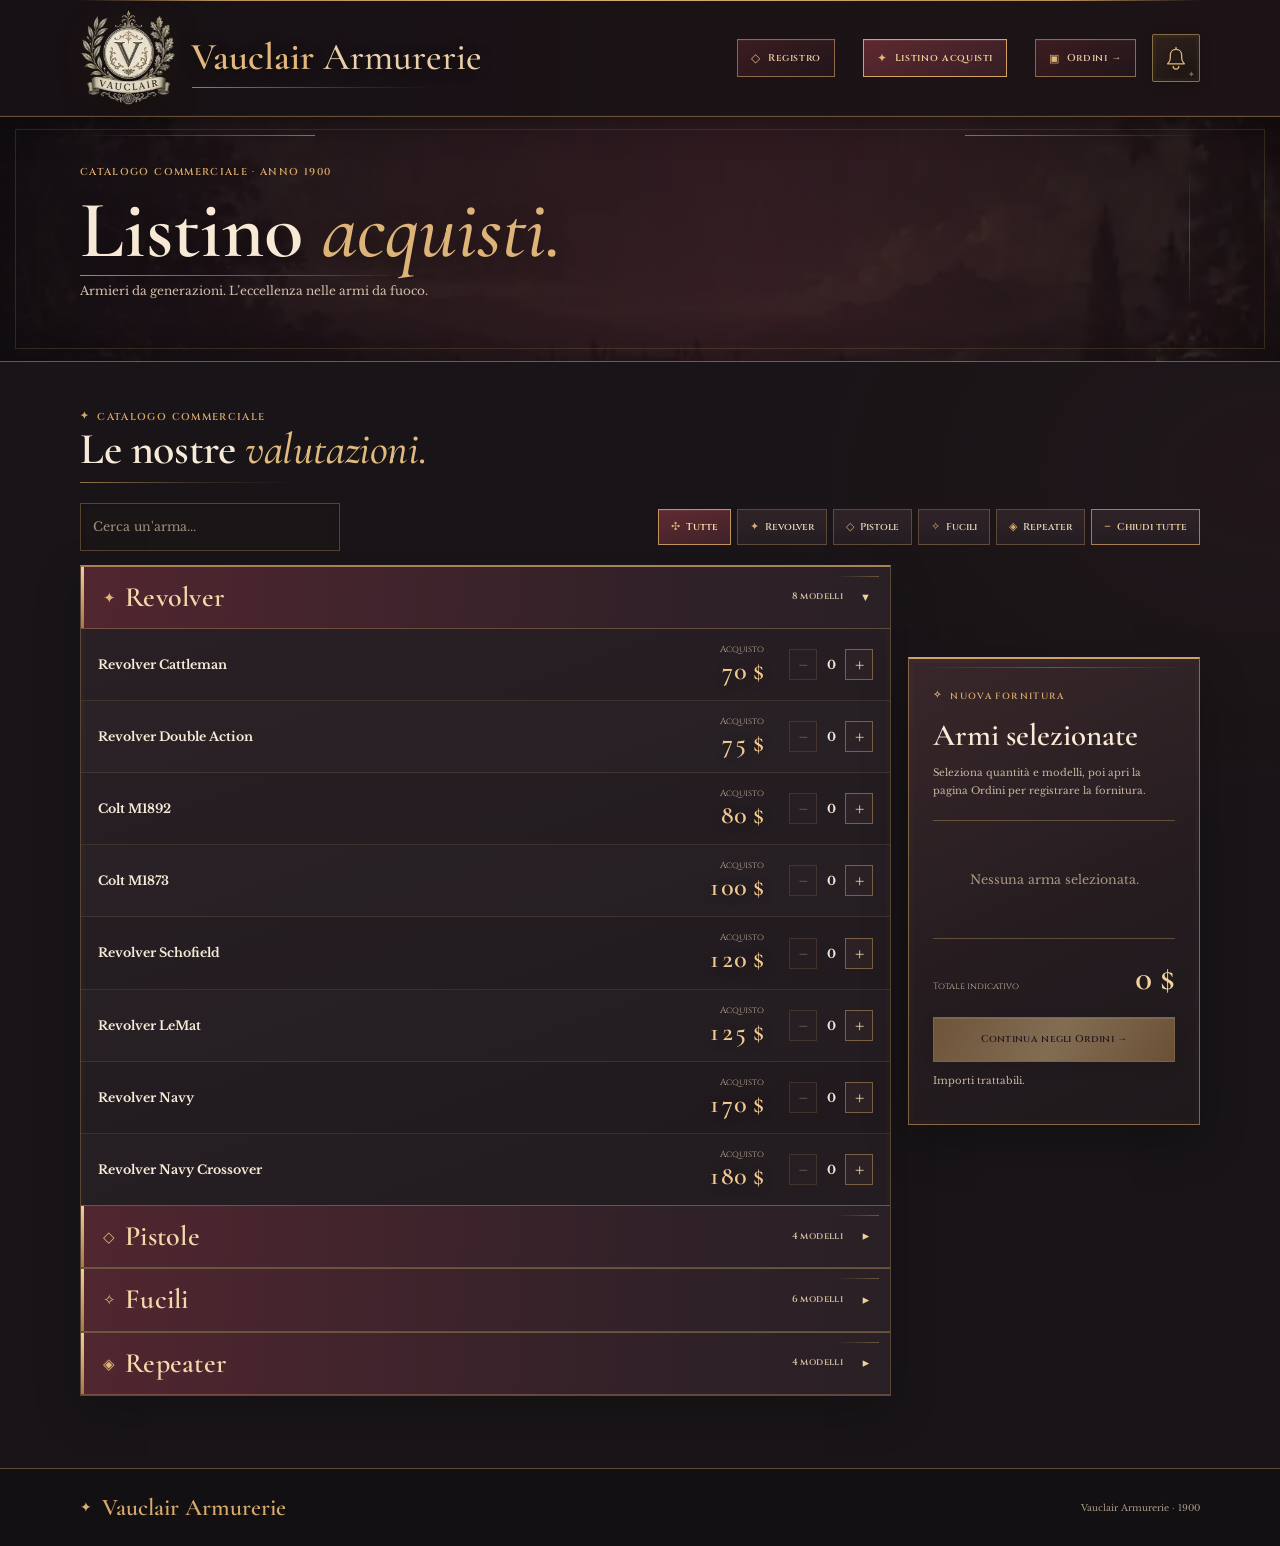
==== commit 221fb919: "Load unified exact-size banner styling in index.html" ====
--- a/armurerie/index.html
+++ b/armurerie/index.html
@@ -9,7 +9,7 @@
 <link rel="preconnect" href="https://fonts.googleapis.com"><link rel="preconnect" href="https://fonts.gstatic.com" crossorigin>
 <link href="https://fonts.googleapis.com/css2?family=Cinzel:wght@400;500;600;700&family=Cormorant+Garamond:ital,wght@0,500;0,600;0,700;1,500;1,600;1,700&family=Libre+Baskerville:wght@400;700&display=swap" rel="stylesheet">
 <link rel="stylesheet" href="styles.css?v=20261012-restyle1">
-<link rel="stylesheet" href="ornamenti.css?v=20261012-unified1">
+<link rel="stylesheet" href="ornamenti.css?v=20261012-banner1">
 <script src="catalogo.js?v=20261012-listino22" defer></script><script src="header.js?v=20261012-unified1" defer></script>
 <script src="notifiche.js" defer></script><script src="listino.js?v=20261012-public-clean1" defer></script>
 </head>
--- a/armurerie/ornamenti.css
+++ b/armurerie/ornamenti.css
@@ -275,3 +275,60 @@
 @media(max-width:390px){
   .header .nav a.last{min-height:34px;padding:7px 6px;gap:4px;font-size:8.5px}
 }
+
+
+/* ━━━━━━━━━━━━━━━━━━━━━━━━━━━━━━━━━━━━━━━━━━━━━━━━━━━━
+   BANNER COORDINATI · Listino / Ordini / Registro
+   Identica geometria, griglia e posizione di titolo,
+   occhiello e descrizione in tutte e tre le pagine.
+   ━━━━━━━━━━━━━━━━━━━━━━━━━━━━━━━━━━━━━━━━━━━━━━━━━━━━ */
+.compact-hero .wrap,
+.private-hero .wrap {
+  box-sizing:border-box;
+  height:244px;
+  min-height:244px;
+  padding:0;
+  display:grid;
+  grid-template-rows:28px 88px 34px;
+  align-content:center;
+  justify-items:start;
+  row-gap:0;
+}
+.compact-hero .label{
+  display:block;
+  margin:0;
+  line-height:1.7;
+  align-self:start;
+}
+.compact-hero h1{
+  margin:0;
+  line-height:.94;
+  align-self:start;
+}
+.compact-hero p{
+  margin:0;
+  line-height:1.9;
+  align-self:start;
+}
+@media(max-width:530px){
+  .compact-hero .wrap,
+  .private-hero .wrap{
+    height:278px;
+    min-height:278px;
+    padding:27px 0 0;
+    align-content:start;
+    grid-template-rows:minmax(28px,auto) minmax(108px,auto) minmax(75px,auto);
+  }
+}
+@media(max-width:390px){
+  .compact-hero .wrap,
+  .private-hero .wrap{
+    height:300px;
+    min-height:300px;
+    padding-top:29px;
+    grid-template-rows:minmax(34px,auto) minmax(113px,auto) minmax(96px,auto);
+  }
+  .compact-hero h1{
+    font-size:clamp(42px,10vw,52px);
+  }
+}
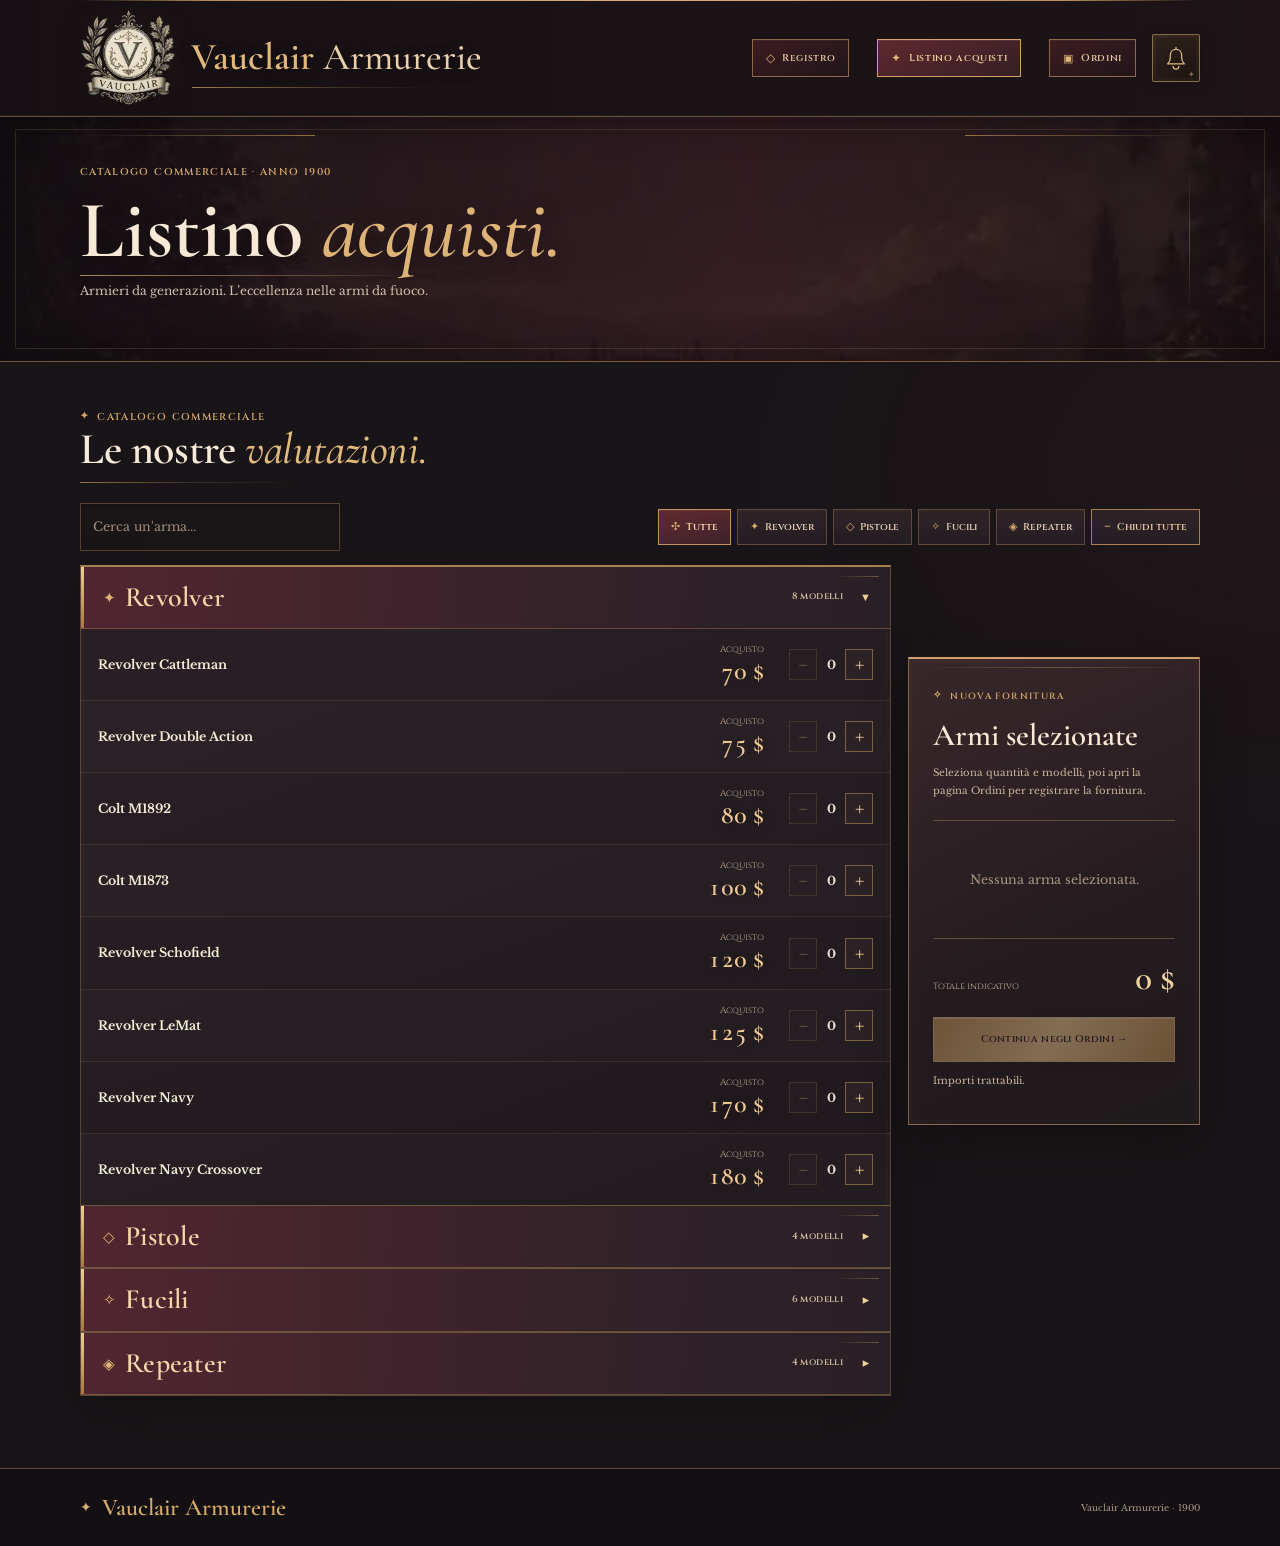
==== commit 8019e424: "Remove arrow from Ordini navigation label" ====
--- a/armurerie/index.html
+++ b/armurerie/index.html
@@ -10,14 +10,14 @@
 <link href="https://fonts.googleapis.com/css2?family=Cinzel:wght@400;500;600;700&family=Cormorant+Garamond:ital,wght@0,500;0,600;0,700;1,500;1,600;1,700&family=Libre+Baskerville:wght@400;700&display=swap" rel="stylesheet">
 <link rel="stylesheet" href="styles.css?v=20261012-restyle1">
 <link rel="stylesheet" href="ornamenti.css?v=20261012-banner1">
-<script src="catalogo.js?v=20261012-listino22" defer></script><script src="header.js?v=20261012-unified1" defer></script>
+<script src="catalogo.js?v=20261012-listino22" defer></script><script src="header.js?v=20261013-noarrow1" defer></script>
 <script src="notifiche.js" defer></script><script src="listino.js?v=20261012-public-clean1" defer></script>
 </head>
 <body>
 <a class="skip" href="#listino">Vai al listino</a>
 <header class="header"><div class="wrap header-inner">
 <a class="brand" href="./" aria-label="Vauclair Armurerie — Listino acquisti"><img src="../assets/vauclair-logo.webp" alt="Stemma Vauclair" width="96" height="96"><span><strong>Vauclair <em>Armurerie</em></strong></span></a>
-<div class="header-tools"><nav class="nav" aria-label="Navigazione"><a class="last" href="riservata.html?v=20261012-unified1">Registro</a><a class="last current" href="./" aria-current="page">Listino acquisti</a><a class="last" href="ordini.html">Ordini →</a></nav><div class="notification-shell">
+<div class="header-tools"><nav class="nav" aria-label="Navigazione"><a class="last" href="riservata.html?v=20261012-unified1">Registro</a><a class="last current" href="./" aria-current="page">Listino acquisti</a><a class="last" href="ordini.html">Ordini</a></nav><div class="notification-shell">
   <button class="notification-toggle" id="notificationBell" type="button" aria-label="Apri notifiche ordini" aria-haspopup="true" aria-expanded="false" aria-controls="notificationPanel">
     <svg viewBox="0 0 32 32" fill="none" aria-hidden="true" focusable="false">
       <path d="M16 5.5c-4.3 0-7 3.1-7 7.3v3.3c0 3.6-1.2 5.3-3.3 7.1h20.6c-2.1-1.8-3.3-3.5-3.3-7.1v-3.3c0-4.2-2.7-7.3-7-7.3Z" stroke="currentColor" stroke-width="1.55" stroke-linejoin="round"/>
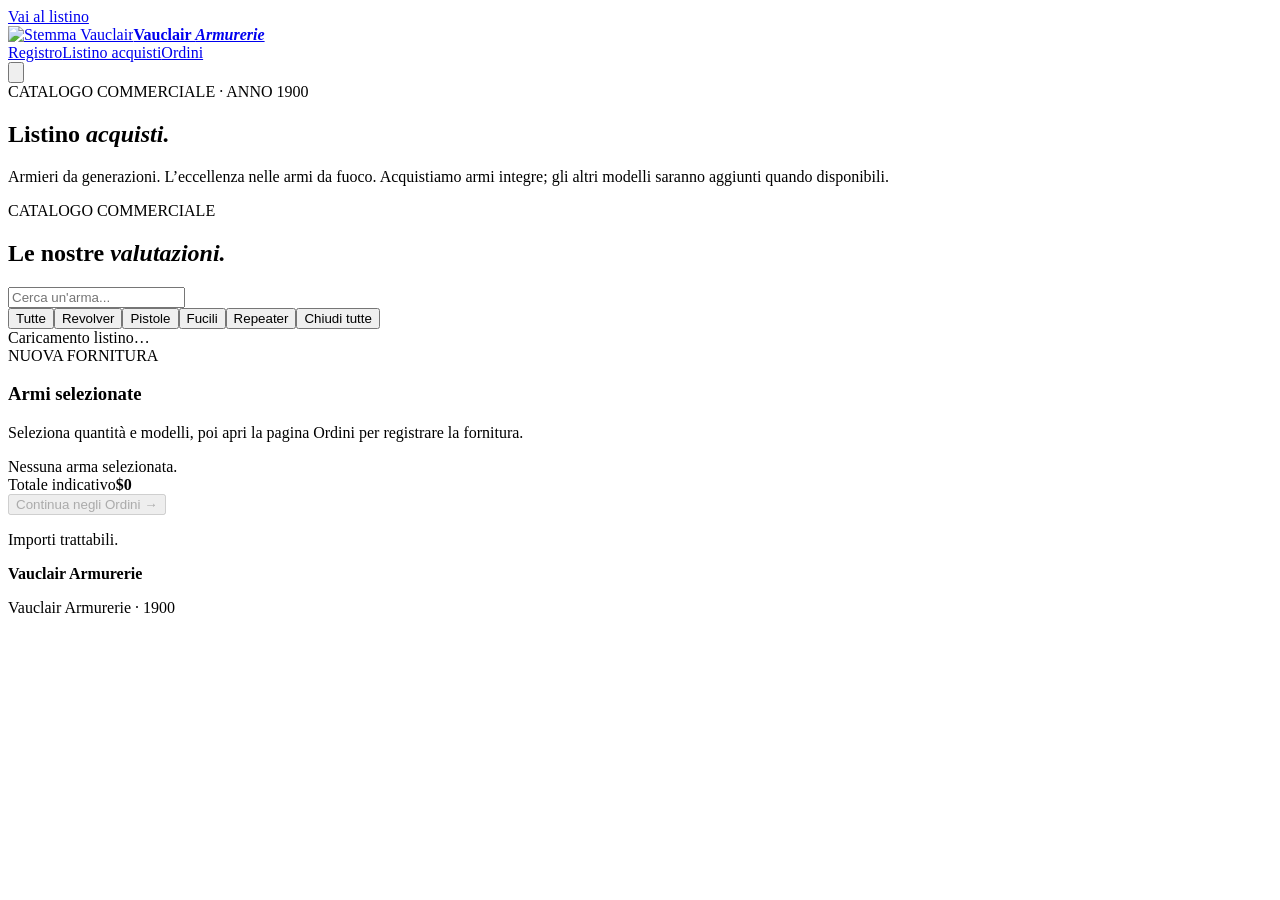
==== commit 8404152b: "Armurerie: mostra solo 11 armi rilasciate e tariffe staff approvate" ====
--- a/armurerie/index.html
+++ b/armurerie/index.html
@@ -10,8 +10,8 @@
 <link href="https://fonts.googleapis.com/css2?family=Cinzel:wght@400;500;600;700&family=Cormorant+Garamond:ital,wght@0,500;0,600;0,700;1,500;1,600;1,700&family=Libre+Baskerville:wght@400;700&display=swap" rel="stylesheet">
 <link rel="stylesheet" href="styles.css?v=20261012-restyle1">
 <link rel="stylesheet" href="ornamenti.css?v=20261012-banner1">
-<script src="catalogo.js?v=20261012-listino22" defer></script><script src="header.js?v=20261013-noarrow1" defer></script>
-<script src="notifiche.js" defer></script><script src="listino.js?v=20261012-public-clean1" defer></script>
+<script src="catalogo.js?v=20261022-available11" defer></script><script src="header.js?v=20261013-noarrow1" defer></script>
+<script src="notifiche.js" defer></script><script src="listino.js?v=20261022-available11" defer></script>
 </head>
 <body>
 <a class="skip" href="#listino">Vai al listino</a>
@@ -38,7 +38,7 @@
 <main>
 <section class="compact-hero"><div class="wrap">
 <span class="label">CATALOGO COMMERCIALE · ANNO 1900</span>
-<h1>Listino <em>acquisti.</em></h1><p>Armieri da generazioni. L’eccellenza nelle armi da fuoco.</p>
+<h1>Listino <em>acquisti.</em></h1><p>Armieri da generazioni. L’eccellenza nelle armi da fuoco. Acquistiamo armi integre; gli altri modelli saranno aggiunti quando disponibili.</p>
 </div></section>
 <section class="catalog" id="listino"><div class="wrap">
 <div class="section-top"><div><span class="label">CATALOGO COMMERCIALE</span><h2>Le nostre <em>valutazioni.</em></h2></div></div>
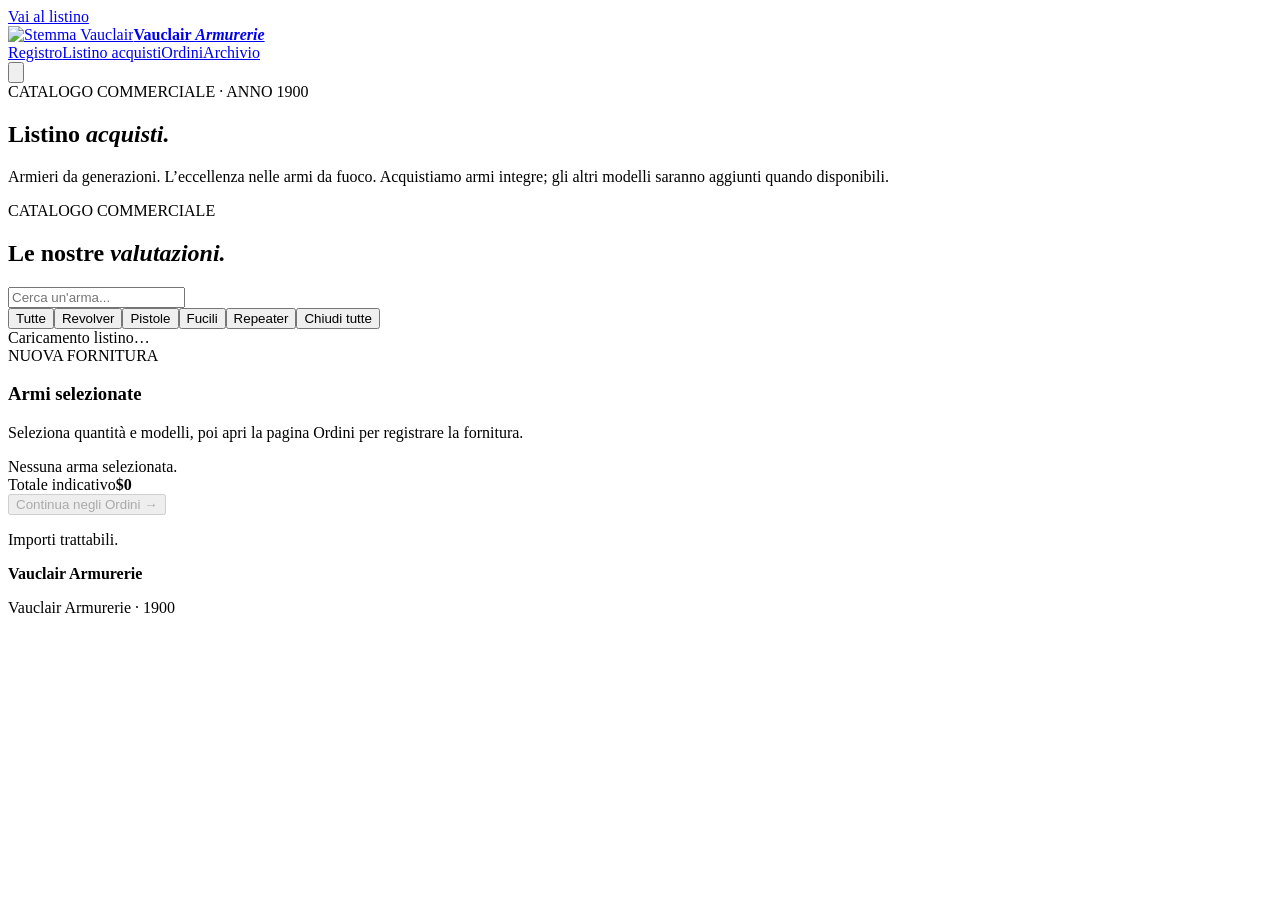
==== commit 48f72ea1: "Armurerie: expose received-orders Archivio in navigation and separate active orders" ====
--- a/armurerie/index.html
+++ b/armurerie/index.html
@@ -10,14 +10,14 @@
 <link href="https://fonts.googleapis.com/css2?family=Cinzel:wght@400;500;600;700&family=Cormorant+Garamond:ital,wght@0,500;0,600;0,700;1,500;1,600;1,700&family=Libre+Baskerville:wght@400;700&display=swap" rel="stylesheet">
 <link rel="stylesheet" href="styles.css?v=20261012-restyle1">
 <link rel="stylesheet" href="ornamenti.css?v=20261012-banner1">
-<script src="catalogo.js?v=20261022-available11" defer></script><script src="header.js?v=20261013-noarrow1" defer></script>
+<script src="catalogo.js?v=20261022-available11" defer></script><script src="header.js?v=20261025-archive1" defer></script>
 <script src="notifiche.js" defer></script><script src="listino.js?v=20261022-available11" defer></script>
 </head>
 <body>
 <a class="skip" href="#listino">Vai al listino</a>
 <header class="header"><div class="wrap header-inner">
 <a class="brand" href="./" aria-label="Vauclair Armurerie — Listino acquisti"><img src="../assets/vauclair-logo.webp" alt="Stemma Vauclair" width="96" height="96"><span><strong>Vauclair <em>Armurerie</em></strong></span></a>
-<div class="header-tools"><nav class="nav" aria-label="Navigazione"><a class="last" href="riservata.html?v=20261012-unified1">Registro</a><a class="last current" href="./" aria-current="page">Listino acquisti</a><a class="last" href="ordini.html">Ordini</a></nav><div class="notification-shell">
+<div class="header-tools"><nav class="nav" aria-label="Navigazione"><a class="last" href="riservata.html?v=20261012-unified1">Registro</a><a class="last current" href="./" aria-current="page">Listino acquisti</a><a class="last" href="ordini.html">Ordini</a><a class="last" href="archivio.html">Archivio</a></nav><div class="notification-shell">
   <button class="notification-toggle" id="notificationBell" type="button" aria-label="Apri notifiche ordini" aria-haspopup="true" aria-expanded="false" aria-controls="notificationPanel">
     <svg viewBox="0 0 32 32" fill="none" aria-hidden="true" focusable="false">
       <path d="M16 5.5c-4.3 0-7 3.1-7 7.3v3.3c0 3.6-1.2 5.3-3.3 7.1h20.6c-2.1-1.8-3.3-3.5-3.3-7.1v-3.3c0-4.2-2.7-7.3-7-7.3Z" stroke="currentColor" stroke-width="1.55" stroke-linejoin="round"/>
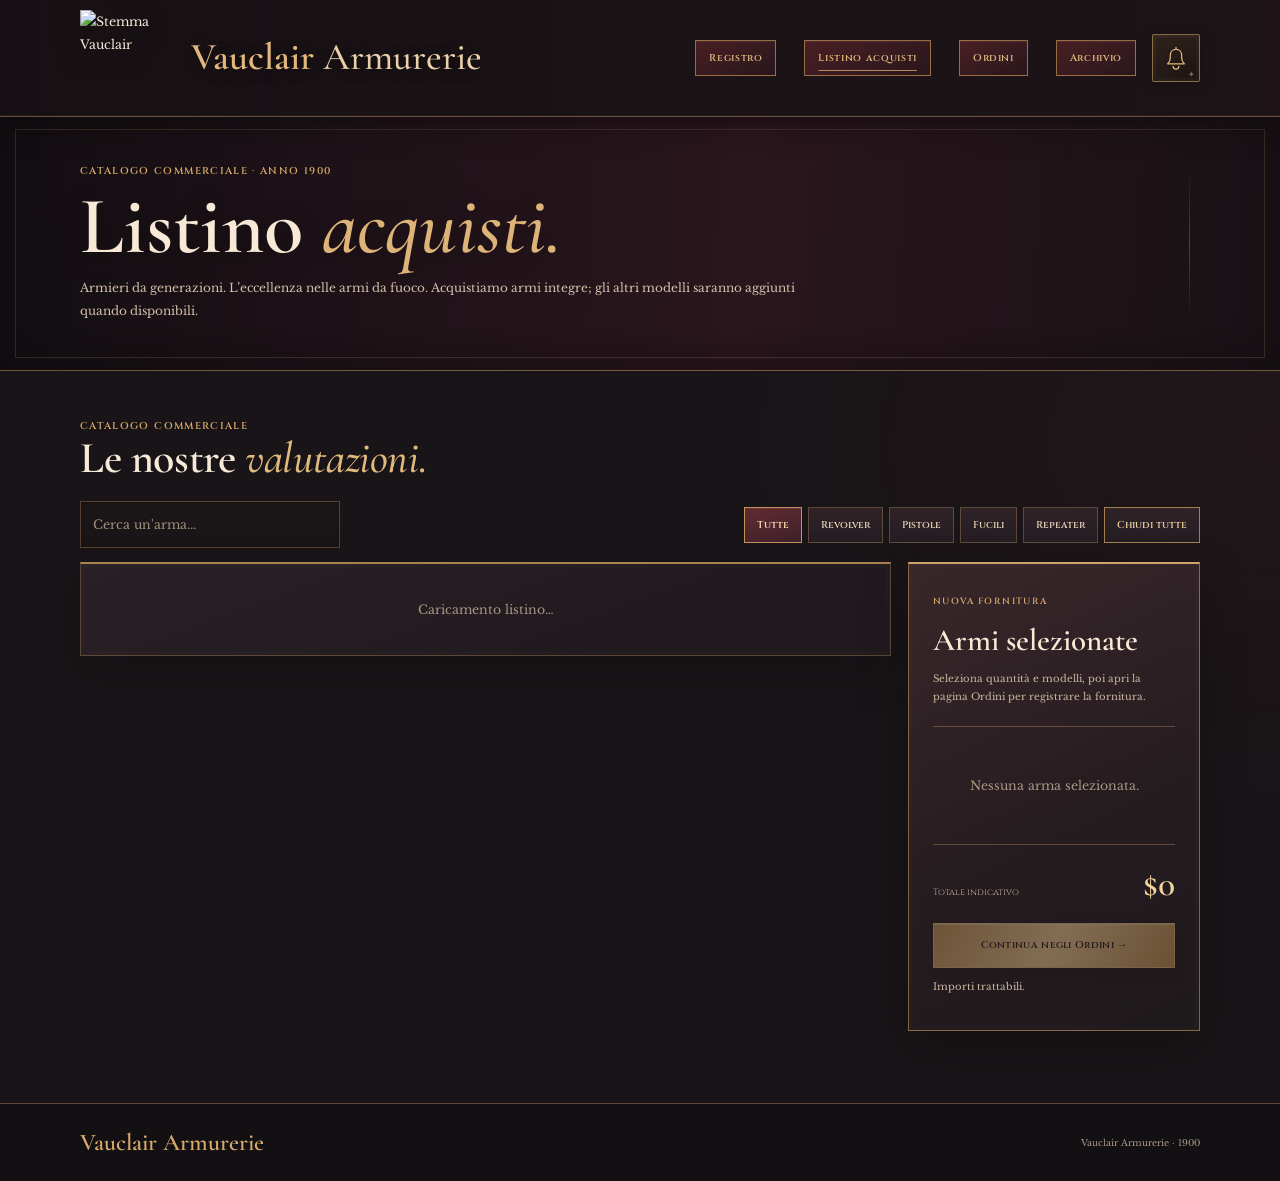
==== commit 0e9862ea: "Armurerie: refresh responsive shared styling for Archivio on all pages" ====
--- a/armurerie/index.html
+++ b/armurerie/index.html
@@ -8,7 +8,7 @@
 <link rel="icon" type="image/webp" href="../assets/vauclair-logo.webp">
 <link rel="preconnect" href="https://fonts.googleapis.com"><link rel="preconnect" href="https://fonts.gstatic.com" crossorigin>
 <link href="https://fonts.googleapis.com/css2?family=Cinzel:wght@400;500;600;700&family=Cormorant+Garamond:ital,wght@0,500;0,600;0,700;1,500;1,600;1,700&family=Libre+Baskerville:wght@400;700&display=swap" rel="stylesheet">
-<link rel="stylesheet" href="styles.css?v=20261012-restyle1">
+<link rel="stylesheet" href="styles.css?v=20261025-archive1">
 <link rel="stylesheet" href="ornamenti.css?v=20261012-banner1">
 <script src="catalogo.js?v=20261022-available11" defer></script><script src="header.js?v=20261025-archive1" defer></script>
 <script src="notifiche.js" defer></script><script src="listino.js?v=20261022-available11" defer></script>
--- a/armurerie/styles.css
+++ b/armurerie/styles.css
@@ -0,0 +1,563 @@
+
+:root{--ink:#f5eadd;--secondary:#c6b5a1;--muted:#9d8a79;--gold:#d7b67e;--gold2:#b78c52;--border:rgba(201,159,99,.28);--wine:#4d251f;--base:#161110;--panel:#241b18;--panel2:#2e211b;--serif:'Cormorant Garamond',Georgia,serif;--display:'Cinzel',Georgia,serif;--book:'Libre Baskerville',Georgia,serif}
+*{box-sizing:border-box}
+html{scroll-behavior:smooth;scroll-padding-top:84px}
+body{margin:0;background:var(--base);color:var(--ink);font:12px/1.85 var(--book);-webkit-font-smoothing:antialiased}
+button,input,textarea{font:inherit}
+button{cursor:pointer}
+a{color:inherit;text-decoration:none}
+a:hover{color:var(--gold)}
+:focus-visible{outline:2px solid var(--gold);outline-offset:3px}
+.wrap{max-width:1120px;width:calc(100% - 42px);margin:auto}
+.skip{position:absolute;top:-80px;left:8px;padding:10px;z-index:100;background:var(--gold);color:#140c09}
+.skip:focus{top:8px}
+.header{position:sticky;top:0;z-index:40;background:rgba(22,17,16,.97);border-bottom:1px solid var(--border);backdrop-filter:blur(12px)}
+.header-inner{display:flex;justify-content:space-between;align-items:center;gap:20px;height:76px}
+.brand{display:flex;align-items:center;gap:9px}
+.brand img{width:51px;height:51px;object-fit:contain}
+.brand strong{font:600 29px/1 var(--serif);color:var(--gold);display:block}
+.brand small{display:block;font:9px/1.5 var(--display);letter-spacing:1px;color:var(--secondary);margin-top:5px}
+.nav{display:flex;gap:28px;align-items:center}
+.nav a{font:600 10px var(--display);letter-spacing:.3px;color:#ded0be}
+.nav a:hover{color:var(--gold)}
+.nav .last{padding:10px 13px;border:1px solid var(--gold2);color:var(--gold)}
+.hero{position:relative;overflow:hidden;background:linear-gradient(90deg,rgba(16,12,12,.96),rgba(31,20,18,.83) 57%,rgba(21,14,14,.75)),url('../assets/vauclair-background.webp') center/cover}
+.hero:before{content:'';position:absolute;inset:17px;border:1px solid rgba(206,165,107,.17);pointer-events:none}
+.hero-inner{min-height:490px;padding:69px 0 66px;display:grid;grid-template-columns:minmax(0,1fr) 260px;gap:55px;align-items:center;position:relative}
+.eyebrow{font:600 9px var(--display);letter-spacing:2.1px;color:var(--gold)}
+.hero h1{font:600 clamp(65px,8.5vw,106px)/.85 var(--serif);letter-spacing:-1.4px;margin:22px 0;color:#fff1df}
+.hero h1 em{font-weight:500;color:var(--gold);display:block;line-height:1.07}
+.hero .lead{font:italic 27px/1.23 var(--serif);color:#f0d9ba;max-width:650px;margin:11px 0 17px}
+.hero .sub{font:12px/2.05 var(--book);color:#c3b19f;max-width:620px}
+.hero-actions{display:flex;gap:11px;flex-wrap:wrap;margin-top:29px}
+.btn{display:inline-flex;align-items:center;justify-content:center;gap:15px;padding:12px 18px;min-height:45px;border:1px solid var(--gold2);font:600 10px var(--display);letter-spacing:.3px;transition:background .15s}
+.btn.gold{background:linear-gradient(115deg,#b8925f,#e0c08b);border-color:var(--gold);color:#24150f}
+.btn.gold:hover{background:#f1d19c;color:#24150f}
+.btn.outline{background:rgba(27,17,15,.4);color:#f3dec1}
+.btn.outline:hover{background:#4b281f}
+.seal{border:1px solid rgba(208,169,115,.45);background:rgba(35,25,22,.73);padding:21px 17px;text-align:center;box-shadow:0 12px 42px rgba(0,0,0,.24)}
+.seal img{display:block;width:155px;height:155px;object-fit:contain;margin:auto}
+.seal span{display:block;font:9px var(--display);letter-spacing:1.8px;color:var(--gold);margin-top:9px}
+.seal strong{display:block;font:500 38px var(--serif);margin:15px 0 0;color:#f6e5c9}
+.seal em{font:italic 19px var(--serif);color:#ccb18e}
+.section{padding:76px 0}
+.label{color:var(--gold2);font:600 10px var(--display);letter-spacing:1.6px}
+h2{font:600 clamp(44px,5.3vw,63px)/1.03 var(--serif);letter-spacing:-.4px;margin:14px 0 17px}
+h2 em{font-weight:500;color:var(--gold)}
+.intro{background:#1a1513;border-bottom:1px solid var(--border)}
+.intro-grid{display:grid;grid-template-columns:1.1fr .9fr;gap:70px;align-items:start}
+.intro p{font:12px/2.2 var(--book);color:var(--secondary);margin:0 0 15px}
+.intro p strong{color:#f2e1cf}
+.service-cards{display:grid;grid-template-columns:1fr 1fr;gap:12px}
+.service-card{padding:21px;background:#2b211d;border:1px solid var(--border)}
+.service-card .number{font:28px var(--serif);color:var(--gold)}
+.service-card h3{font:600 25px/1.05 var(--serif);color:#f4e1c6;margin:8px 0}
+.service-card p{font:11px/1.9 var(--book);color:#bca998;margin:0}
+.catalog{background:#171210}
+.section-top{display:flex;align-items:end;justify-content:space-between;gap:30px;margin-bottom:25px}
+.section-top p{font:11px/1.95 var(--book);max-width:400px;color:var(--secondary);margin:0}
+.toolbar{display:flex;justify-content:space-between;align-items:center;gap:12px;flex-wrap:wrap;margin-bottom:14px}
+.search{padding:11px 12px;background:#29201d;border:1px solid var(--border);color:var(--ink);min-width:260px;outline:0;border-radius:0}
+.search:focus{border-color:var(--gold)}
+.filters{display:flex;flex-wrap:wrap;gap:6px}
+.filters button{background:#251c19;color:#d6c2a9;border:1px solid var(--border);padding:10px 12px;font:600 10px var(--display)}
+.filters button.active,.filters button:hover{background:#5a3329;border-color:var(--gold2);color:var(--gold)}
+.catalog-layout{display:grid;grid-template-columns:minmax(0,1fr) 292px;gap:17px;align-items:start}
+.price-list{border:1px solid var(--border);background:#241b18}
+.weapon{display:grid;grid-template-columns:minmax(0,1fr) 106px 96px;align-items:center;gap:13px;padding:14px 17px;border-bottom:1px solid rgba(206,165,107,.13);min-height:71px}
+.weapon:last-child{border-bottom:0}
+.weapon:nth-child(even){background:rgba(255,255,255,.019)}
+.weapon-name{font:700 12px/1.5 var(--book);color:#f0e0cb}
+.weapon small{display:block;color:#c0a17a;font:9px/1.5 var(--display);margin-top:4px}
+.weapon small.estimate{color:#e2ba77}
+.weapon small.guess{color:#c9a29b}
+.price{text-align:right}
+.price span{display:block;color:#ad9c89;font:9px var(--display)}
+.price b{font:600 26px var(--serif);color:#e9c68f}
+.qty{display:flex;justify-content:flex-end;align-items:center;gap:4px}
+.qty button{width:28px;height:31px;display:grid;place-items:center;padding:0;border:1px solid var(--border);background:#2f241f;color:var(--gold);font-size:17px}
+.qty button:hover{border-color:var(--gold)}
+.qty output{min-width:20px;text-align:center;font:700 12px var(--book)}
+.empty{padding:34px;text-align:center;color:var(--muted)}
+.quote{background:linear-gradient(145deg,#30241e,#201915);border:1px solid rgba(202,155,87,.45);padding:24px;position:sticky;top:92px}
+.quote .label{font-size:9px}
+.quote h3{font:600 31px/1.1 var(--serif);margin:12px 0}
+.quote p{color:#bcaa97;font:10px/1.85 var(--book)}
+.selected{margin-top:19px;border-top:1px solid var(--border);border-bottom:1px solid var(--border);padding:13px 0;min-height:65px}
+.selected-line{display:flex;justify-content:space-between;gap:8px;font:10px/1.75 var(--book);margin-bottom:6px}
+.selected-line strong{color:#f3ddc0;white-space:nowrap}
+.total{display:flex;align-items:baseline;justify-content:space-between;gap:13px;margin-top:18px}
+.total span{font:9px var(--display);color:#beac96}
+.total strong{font:600 35px var(--serif);color:#f0cd94;white-space:nowrap}
+.quote .btn{width:100%;margin-top:18px}
+.hint{margin-top:19px;font:10px/1.9 var(--book);color:#a89784}
+.method{margin-top:18px;padding:15px 19px;border:1px solid var(--border);background:#211915}
+.method summary{cursor:pointer;font:600 11px var(--display);color:var(--gold);letter-spacing:.2px}
+.method p{font:11px/2 var(--book);color:var(--secondary);margin:12px 0 0}
+.method b{color:#efdfc7}
+.contact{background:#211814;border-top:1px solid var(--border)}
+.contact-grid{display:grid;grid-template-columns:.85fr 1.15fr;gap:60px;align-items:start}
+.contact p{color:#c1ae99;font:11px/2.05 var(--book)}
+.contact strong{color:#f1ddc0}
+.contact .ornament{margin:25px 0 0;font:40px var(--serif);color:var(--gold)}
+.form-panel{padding:26px;background:#2d211b;border:1px solid var(--border)}
+.form-row{display:grid;grid-template-columns:1fr 1fr;gap:12px}
+label{display:block;color:#d2b68e;font:600 10px var(--display);margin-bottom:13px}
+label input,label textarea{display:block;width:100%;margin-top:8px;background:#191310;border:1px solid var(--border);padding:11px;color:var(--ink);font:11px var(--book);outline:none}
+label input:focus,label textarea:focus{border-color:var(--gold)}
+label textarea{resize:vertical;min-height:100px}
+.preview{white-space:pre-wrap;border:1px dashed var(--border);background:#1c1512;color:#d9c7b2;padding:13px;margin-top:16px;font:11px/1.8 var(--book);max-height:260px;overflow:auto}
+.form-panel .btn{margin-top:14px}
+.status{font:10px/1.8 var(--book);color:#bda081;margin:12px 0 0}
+.footer{background:#0f0b0a;border-top:1px solid var(--border);padding:25px 0}
+.footer-inner{display:flex;justify-content:space-between;align-items:center;gap:20px}
+.footer-inner strong{font:600 27px var(--serif);color:var(--gold)}
+.footer-inner p{font:9px/1.7 var(--book);max-width:550px;color:var(--muted);margin:0}
+@media(max-width:1050px){.intro-grid{gap:25px}.hero-inner{gap:30px}.catalog-layout{grid-template-columns:minmax(0,1fr) 270px}.nav{gap:15px}}
+@media(max-width:790px){.hero-inner{grid-template-columns:1fr;min-height:425px;padding:65px 0}.seal{display:none}.intro-grid,.contact-grid{grid-template-columns:1fr}.catalog-layout{grid-template-columns:1fr}.quote{position:static}.section-top{display:block}.section-top p{margin-top:14px;max-width:600px}.nav .hide-mobile{display:none}.service-cards{max-width:800px}}
+@media(max-width:530px){.wrap{width:calc(100% - 30px)}.header-inner{height:67px}.brand img{width:42px;height:42px}.brand strong{font-size:25px}.brand small{font-size:7px}.nav{gap:6px}.nav a{font-size:9px}.nav .last{padding:8px}.hero{background-position:center}.hero h1{font-size:clamp(52px,13vw,77px)}.hero .lead{font-size:25px}.hero-inner{padding:63px 0}.section{padding:52px 0}h2{font-size:47px}.service-cards{grid-template-columns:1fr}.toolbar{display:block}.search{width:100%;margin-bottom:10px}.filters{display:grid;grid-template-columns:repeat(2,1fr)}.filters button{padding:11px 6px;font-size:9px}.weapon{grid-template-columns:minmax(0,1fr) 90px;gap:8px;padding:13px 11px}.price b{font-size:24px}.qty{grid-column:1/-1;justify-content:flex-end}.weapon-name{font-size:11px}.form-row{grid-template-columns:1fr}.footer-inner{display:block}.footer-inner p{margin-top:10px}}
+@media(prefers-reduced-motion:reduce){html{scroll-behavior:auto}}
+
+/* Vauclair Armurerie — layout di lavoro, due sole pagine */
+[hidden]{display:none!important}
+.nav a.current{color:var(--gold);text-decoration:underline;text-underline-offset:9px;text-decoration-thickness:1px}
+.compact-hero{background:linear-gradient(100deg,rgba(18,13,13,.97),rgba(38,24,20,.82)),url('../assets/vauclair-background.webp') center/cover;position:relative;border-bottom:1px solid var(--border)}
+.compact-hero .wrap{padding-top:47px;padding-bottom:47px}
+.compact-hero .label{display:block;margin-bottom:10px}
+.compact-hero h1{font:600 clamp(54px,6.8vw,81px)/.94 var(--serif);margin:0 0 13px;color:#fff1df}
+.compact-hero h1 em{color:var(--gold);font-weight:500}
+.compact-hero p{font:12px/1.9 var(--book);max-width:720px;margin:0;color:var(--secondary)}
+.catalog{padding:42px 0 72px}
+.catalog .section-top{margin-bottom:23px}
+.catalog .section-top h2{font-size:44px;margin:0}
+.catalog .section-top p{max-width:430px}
+#startOrder:disabled{opacity:.48;cursor:not-allowed}
+.quote .btn{width:100%;border-radius:0}
+.compact-footer{padding:24px 0}
+.compact-footer .footer-inner strong{font-size:24px}
+.order-area{min-height:65vh;background:#171210;padding:42px 0 80px}
+.order-head{display:flex;justify-content:space-between;align-items:center;gap:14px;flex-wrap:wrap;margin-bottom:20px}
+.order-head h2{margin:5px 0;font-size:44px}
+.order-head p{margin:0;color:var(--secondary);font:11px/1.7 var(--book)}
+.order-stats{display:grid;grid-template-columns:repeat(3,1fr);gap:12px;margin:0 0 19px}
+.order-stat{border:1px solid var(--border);background:var(--panel);padding:17px 20px}
+.order-stat small{font:9px var(--display);color:var(--muted);letter-spacing:.3px;display:block}
+.order-stat strong{font:600 35px var(--serif);color:var(--gold);line-height:1.15;display:block;margin-top:6px}
+.order-filter{display:flex;gap:10px;margin:0 0 15px}
+.order-filter input,.order-filter select,.order-form input,.order-form select,.order-form textarea,.order-builder select,.order-builder input{
+  border:1px solid var(--border);background:#211815;color:#f3e7d6;padding:10px 12px;min-height:44px;outline:0;border-radius:0;font:11px var(--book)
+}
+.order-filter input:focus,.order-filter select:focus,.order-form input:focus,.order-form select:focus,.order-form textarea:focus{border-color:var(--gold)}
+.order-filter input{flex:1;min-width:0}
+.order-filter select{width:180px}
+.order-list{display:grid;gap:10px}
+.order-card{background:#251c19;border:1px solid var(--border);padding:21px 23px}
+.order-card-head{display:flex;align-items:start;justify-content:space-between;gap:16px}
+.order-card-head h3{font:600 28px/1.1 var(--serif);margin:3px 0 7px;color:#f7e8d2}
+.order-card-head small{font:9px var(--display);color:var(--gold2)}
+.order-card-meta{display:flex;flex-wrap:wrap;gap:13px;color:#ac9a85;font:10px/1.7 var(--book)}
+.order-card-items{display:flex;flex-wrap:wrap;gap:7px;margin:14px 0}
+.order-card-items span{padding:5px 9px;background:#34271f;border:1px solid var(--border);font:10px/1.6 var(--book);color:#e4d0b5}
+.order-card-bottom{border-top:1px solid var(--border);margin-top:13px;padding-top:14px;display:flex;justify-content:space-between;align-items:center;gap:15px}
+.order-card-bottom strong{font:600 31px var(--serif);color:var(--gold)}
+.order-card-bottom>div{display:flex;flex-wrap:wrap;align-items:center;gap:8px}
+.order-card-bottom button,.order-card-bottom select,.order-subtle{border:1px solid var(--border);background:#1c1512;color:#d9c1a2;padding:9px 10px;font:10px var(--display)}
+.order-card-bottom button:hover,.order-card-bottom select:focus,.order-subtle:hover{border-color:var(--gold)}
+.order-card-notes{font:11px/1.8 var(--book);color:var(--secondary);margin:5px 0 0}
+.order-empty{border:1px dashed var(--border);background:#241c18;color:var(--muted);text-align:center;padding:47px 15px;font:italic 23px var(--serif)}
+.order-form{background:#2b211c;border:1px solid var(--border);padding:25px;margin:0 0 24px}
+.order-form h3{font:600 33px var(--serif);margin:0 0 17px}
+.order-form .form-row{gap:13px;margin-bottom:5px}
+.order-form label{font:600 10px var(--display);color:var(--gold);margin:0 0 15px}
+.order-form label input,.order-form label select,.order-form label textarea{margin-top:7px;width:100%;display:block}
+.order-form textarea{width:100%;min-height:75px;resize:vertical}
+.order-builder{display:grid;grid-template-columns:minmax(0,1fr) 95px 115px;gap:9px;align-items:end;margin:6px 0 14px}
+.order-builder label{margin:0}
+.order-builder select,.order-builder input{width:100%;margin-top:7px}
+.order-builder button{height:44px}
+.order-chosen{background:#201813;border:1px solid var(--border);padding:10px 14px;margin-bottom:17px;min-height:49px}
+.order-chosen-line{display:grid;grid-template-columns:minmax(0,1fr) auto 35px;gap:9px;align-items:center;padding:7px 0;border-bottom:1px solid rgba(201,159,99,.12);font:11px var(--book)}
+.order-chosen-line:last-child{border-bottom:0}
+.order-chosen-line b{color:var(--gold)}
+.order-chosen-line button{background:none;border:1px solid var(--border);color:var(--gold);width:31px;height:28px}
+.order-form-total{display:flex;align-items:baseline;justify-content:space-between;gap:15px;border-top:1px solid var(--border);padding-top:14px}
+.order-form-total strong{font:600 32px var(--serif);color:var(--gold)}
+.order-form-actions{display:flex;gap:9px;justify-content:flex-end;flex-wrap:wrap}
+.order-form-actions button{min-width:130px}
+.order-caption{font:10px/1.85 var(--book);color:var(--muted);margin:18px 0 0}
+.order-top-actions{display:flex;gap:8px;align-items:center}
+.order-top-actions .order-subtle{font-size:9px}
+.order-status{border:1px solid var(--gold2);color:var(--gold);font:9px var(--display);padding:5px 9px;display:inline-block}
+@media(max-width:740px){.order-stats{gap:7px}.order-stat{padding:12px}.order-stat strong{font-size:29px}.order-card-bottom{align-items:flex-start;flex-direction:column}.order-card-bottom>div{width:100%}.order-form{padding:17px}}
+@media(max-width:530px){.compact-hero .wrap{padding:32px 0}.compact-hero h1{font-size:52px}.catalog .section-top h2{font-size:40px}.order-area{padding-top:27px}.order-head h2{font-size:39px}.order-stats{grid-template-columns:repeat(3,1fr)}.order-stat small{font-size:8px}.order-stat strong{font-size:27px}.order-filter{display:block}.order-filter input,.order-filter select{width:100%;margin-bottom:7px}.order-builder{grid-template-columns:1fr 85px}.order-builder button{grid-column:1/-1}.order-card{padding:15px}.order-card-head h3{font-size:24px}.order-card-head{display:block}.order-card-head .order-status{margin-top:9px}.order-top-actions{flex-wrap:wrap}}
+
+
+/* Identità unica Vauclair Armurerie · stemma più importante */
+html{scroll-padding-top:118px}
+.header-inner{height:116px;gap:26px}
+.brand{gap:15px;min-width:0}
+.brand img{width:96px;height:96px;flex:0 0 96px;object-fit:contain;filter:drop-shadow(0 5px 8px rgba(0,0,0,.40)) drop-shadow(0 0 5px rgba(217,173,105,.17))}
+.brand strong{font:600 38px/1.08 var(--serif);color:var(--gold);white-space:nowrap}
+.brand strong em{font-style:normal;font-weight:600}
+.nav{flex-shrink:0}
+.catalog .section-top{margin-bottom:20px}
+@media(max-width:790px){
+  html{scroll-padding-top:107px}
+  .header-inner{height:104px;gap:12px}
+  .brand img{width:82px;height:82px;flex-basis:82px}
+  .brand strong{font-size:30px}
+  .brand{gap:10px}
+}
+@media(max-width:530px){
+  html{scroll-padding-top:140px}
+  .header-inner{height:auto;min-height:137px;padding:9px 0 8px;gap:3px;flex-wrap:wrap}
+  .brand{width:100%;gap:12px}
+  .brand img{width:78px;height:78px;flex-basis:78px}
+  .brand strong{font-size:31px;white-space:normal;line-height:1.03}
+  .nav{width:100%;justify-content:flex-end;gap:17px;padding:0 2px 4px}
+  .nav a{font-size:10px}
+  .nav .last{padding:7px 10px}
+}
+
+
+/* Campanella Vauclair — argento brunito, ottone e bordeaux */
+.header-tools{display:flex;align-items:center;gap:16px;margin-left:auto}
+.notification-shell{position:relative;flex:0 0 auto}
+.notification-toggle{position:relative;display:grid;place-items:center;width:48px;height:48px;padding:0;background:linear-gradient(150deg,#30221c,#1c1513);border:1px solid rgba(215,180,117,.55);color:var(--gold);border-radius:2px;box-shadow:inset 0 0 0 3px rgba(215,180,117,.035),0 2px 12px rgba(0,0,0,.24);transition:background .16s,border-color .16s,color .16s}
+.notification-toggle:after{content:"✦";position:absolute;bottom:2px;right:4px;font:8px var(--serif);color:rgba(221,180,113,.55);pointer-events:none}
+.notification-toggle:hover,.notification-toggle[aria-expanded="true"]{background:#463027;border-color:var(--gold);color:#f1d09b}
+.notification-toggle svg{width:26px;height:26px;filter:drop-shadow(0 1px 2px rgba(0,0,0,.28))}
+.notification-count{position:absolute;min-width:20px;height:20px;top:-8px;right:-8px;padding:0 4px;border:1px solid #d2aa78;border-radius:11px;background:#7f2929;color:#fff3de;font:700 10px/18px var(--display);text-align:center;box-shadow:0 3px 8px #100b09}
+.notification-panel{position:absolute;top:calc(100% + 13px);right:0;width:348px;max-width:calc(100vw - 30px);background:linear-gradient(160deg,#2e211c,#1a1412 65%);border:1px solid rgba(215,180,117,.55);box-shadow:0 20px 50px rgba(0,0,0,.5);z-index:80;overflow:hidden}
+.notification-panel:before{content:"";position:absolute;top:6px;left:6px;right:6px;bottom:6px;border:1px solid rgba(207,161,95,.10);pointer-events:none}
+.notification-top{display:flex;align-items:center;justify-content:space-between;gap:12px;padding:19px 18px 15px;border-bottom:1px solid var(--border);position:relative}
+.notification-top span{display:block;color:var(--gold2);font:600 8px var(--display);letter-spacing:1.2px}
+.notification-top strong{display:block;margin-top:5px;color:#f2dfc6;font:600 26px/1 var(--serif)}
+.notification-top button{background:transparent;border:0;color:var(--gold);font:600 9px/1.4 var(--display);padding:4px 0;text-align:right;white-space:nowrap}
+.notification-top button:not(:disabled):hover{color:#f8d9a7}
+.notification-top button:disabled{color:#786756;cursor:default}
+.notification-list{max-height:335px;overflow-y:auto}
+.notification-empty{padding:32px 18px;color:var(--muted);font:italic 19px/1.4 var(--serif)}
+.notification-item{display:flex;align-items:flex-start;gap:10px;padding:15px 18px;border-bottom:1px solid rgba(205,158,90,.13);color:#ead9c1;text-decoration:none;transition:background .15s}
+.notification-item:hover{background:rgba(196,143,77,.12);color:#f9e2c5}
+.notification-item.unread{background:rgba(166,101,49,.075)}
+.notification-item-mark{font:15px/1 var(--serif);color:var(--gold2);padding-top:3px;opacity:.35}
+.notification-item.unread .notification-item-mark{color:#e2be82;opacity:1}
+.notification-item-body{display:block;min-width:0;flex:1}
+.notification-item strong{display:block;font:600 18px/1.2 var(--serif);color:#f5e6d0}
+.notification-item-desc{display:block;margin-top:5px;font:10px/1.75 var(--book);color:#bfae98;overflow-wrap:anywhere}
+.notification-item small{display:block;margin-top:8px;font:9px var(--display);color:var(--gold2)}
+.notification-bottom{padding:12px 18px;text-align:right;border-top:1px solid var(--border);background:rgba(13,10,9,.20)}
+.notification-bottom a{color:#e6c38e;font:600 10px var(--display);letter-spacing:.2px}
+.notification-bottom span{margin-left:7px}
+.notification-bottom a:hover{color:#ffe0ad}
+[hidden]{display:none!important}
+@media(max-width:900px){.header-tools{gap:11px}}
+@media(max-width:790px){.header-tools{gap:10px}.notification-toggle{width:44px;height:44px}.notification-toggle svg{width:24px;height:24px}}
+@media(max-width:640px){
+  .header-inner{height:auto;min-height:126px;flex-wrap:wrap;padding:9px 0}
+  .brand{width:100%}
+  .header-tools{width:100%;justify-content:flex-end;gap:12px}
+  .header-tools .nav{width:auto;flex:0 1 auto;gap:14px;justify-content:flex-end;padding:0 2px}
+  .notification-panel{right:0}
+  html{scroll-padding-top:150px}
+}
+@media(max-width:390px){
+  .header-tools .nav{gap:8px}
+  .header-tools .nav a{font-size:9px}
+  .notification-panel{max-width:calc(100vw - 30px)}
+}
+
+/* Catalogo Vauclair · gruppi distinti per tipologia d'arma */
+.weapon-category + .weapon-category{border-top:1px solid rgba(215,182,126,.42)}
+.weapon-category-header{position:relative;margin:0;background:linear-gradient(95deg,#36261f,#281d19);border-bottom:1px solid rgba(215,182,126,.30)}
+.weapon-category-header:before{content:"";position:absolute;top:0;bottom:0;left:0;width:3px;background:linear-gradient(180deg,#ead2a3,#987041);pointer-events:none}
+.weapon-category-toggle{display:flex;align-items:center;gap:12px;width:100%;min-height:61px;padding:16px 19px;border:0;background:transparent;color:inherit;text-align:left;cursor:pointer}
+.weapon-category-toggle:hover,.weapon-category-toggle:focus-visible{background:rgba(196,146,80,.09)}
+.weapon-category-title{flex:1;font:600 27px/1.05 var(--serif);color:#ead2ab;letter-spacing:.25px}
+.weapon-category-count{font:600 9px/1.5 var(--display);color:#bba285;white-space:nowrap;letter-spacing:.4px}
+.weapon-category-arrow{display:inline-block;margin-left:5px;color:var(--gold);font:11px/1 var(--display);transition:transform .2s ease}
+.weapon-category-toggle[aria-expanded="false"] .weapon-category-arrow{transform:rotate(-90deg)}
+.weapon-category-items[hidden]{display:none!important}
+.weapon-category-items .weapon:last-child{border-bottom:0}
+.weapon-category-items .weapon:nth-child(even){background:rgba(255,255,255,.019)}
+@media(max-width:530px){
+  .weapon-category-toggle{padding:14px 13px 12px;min-height:56px;gap:8px}
+  .weapon-category-title{font-size:25px}
+  .weapon-category-count{font-size:8px}
+}
+/* Chiudi tutte: lo stesso pulsante e la stessa griglia dei filtri. */
+.filters .collapse-all-btn{border-color:var(--gold2);color:var(--gold)}
+.filters .collapse-all-btn:hover{background:#5a3329;color:var(--gold)}
+
+
+/* ━━━━━━━━━━━━━━━━━━━━━━━━━━━━━━━━━━━━━━━━━━━━━━━━━━
+   VAUCLAIR ARMURERIE • Identità editoriale 1900
+   Stesso layout; finiture ispirate alla Tenuta, bordeaux
+   da commercio e ottone brunito propri dell'Armurerie.
+   ━━━━━━━━━━━━━━━━━━━━━━━━━━━━━━━━━━━━━━━━━━━━━━━━━━ */
+:root{
+  --ink:#f2e8d9;
+  --secondary:#cbb9a5;
+  --muted:#a89583;
+  --gold:#e0b97c;
+  --gold2:#bf9156;
+  --border:rgba(202,160,99,.34);
+  --wine:#692c33;
+  --base:#171315;
+  --panel:#262024;
+  --panel2:#302428;
+}
+html{background:#141114}
+body{
+  color:var(--ink);
+  font-size:12.5px;
+  background:
+    radial-gradient(ellipse 950px 540px at 8% -2%,rgba(113,42,49,.15),transparent 70%),
+    radial-gradient(ellipse 710px 510px at 96% 94%,rgba(146,103,57,.075),transparent 70%),
+    repeating-linear-gradient(90deg,rgba(230,191,129,.008) 0,rgba(230,191,129,.008) 1px,transparent 1px,transparent 8px),
+    #171315;
+}
+.header{
+  background:linear-gradient(90deg,rgba(23,17,21,.98),rgba(30,20,23,.98));
+  border-bottom:1px solid rgba(214,170,108,.42);
+  box-shadow:0 10px 28px rgba(0,0,0,.27),inset 0 -1px 0 rgba(255,255,255,.035);
+}
+.brand strong{color:#e1b77b;text-shadow:0 2px 16px rgba(0,0,0,.45)}
+.brand strong em{color:#e9cfaa;font-weight:500}
+.brand img{filter:drop-shadow(0 6px 12px rgba(0,0,0,.52)) drop-shadow(0 0 12px rgba(198,140,83,.10))}
+.nav a{letter-spacing:.65px;color:#e6d4bb}
+.nav a.current{text-decoration-color:rgba(219,168,106,.80)}
+.nav .last{
+  background:linear-gradient(155deg,rgba(111,42,47,.55),rgba(45,24,30,.7));
+  border-color:rgba(213,162,93,.62);
+  box-shadow:inset 0 1px 0 rgba(253,223,167,.07);
+}
+.nav .last:hover{background:linear-gradient(145deg,#693038,#381c24);border-color:#e2b47a}
+.compact-hero{
+  background:
+    linear-gradient(94deg,rgba(18,14,18,.95),rgba(44,22,30,.89) 58%,rgba(24,17,21,.77)),
+    url('../assets/vauclair-background.webp') center/cover;
+  border-bottom:1px solid rgba(208,162,102,.49);
+  box-shadow:inset 0 -16px 34px rgba(10,8,10,.28);
+}
+.compact-hero:before{
+  content:"";position:absolute;inset:12px 15px;
+  border:1px solid rgba(215,180,120,.16);pointer-events:none;
+}
+.compact-hero:after{
+  content:"";position:absolute;right:7%;top:20%;height:60%;width:1px;
+  background:linear-gradient(transparent,rgba(214,168,103,.32),transparent);
+  pointer-events:none;
+}
+.compact-hero .wrap{position:relative;z-index:1}
+.compact-hero h1{color:#f7e9d5;text-shadow:0 5px 25px rgba(0,0,0,.35)}
+.compact-hero h1 em{color:#ddb377}
+.compact-hero p{color:#d2bfa9}
+.label,.eyebrow{color:#d9aa69;letter-spacing:1.35px}
+.catalog,.order-area{
+  background:
+    radial-gradient(ellipse 740px 500px at 100% 10%,rgba(110,45,49,.095),transparent 75%),
+    #181417;
+}
+.catalog .section-top h2 em,.order-head h2 em{color:var(--gold)}
+.catalog .section-top h2,.order-head h2{color:#f6e9d8}
+.search,.order-filter input,.order-filter select,.order-form input,.order-form select,.order-form textarea,.order-builder select,.order-builder input{
+  background:rgba(27,22,24,.94);border-color:rgba(206,162,100,.33);color:#f4e4cd;
+  box-shadow:inset 0 1px 5px rgba(0,0,0,.20);
+}
+.search:focus,.order-filter input:focus,.order-filter select:focus,
+.order-form input:focus,.order-form select:focus,.order-form textarea:focus,
+.order-builder input:focus,.order-builder select:focus{
+  border-color:#ddb16c;box-shadow:0 0 0 2px rgba(220,174,104,.10);
+}
+.search::placeholder,input::placeholder{color:#9f8d7b}
+.filters button,.order-subtle,.order-card-bottom button,.order-card-bottom select{
+  background:linear-gradient(180deg,#302328,#241d22);
+  border-color:rgba(203,162,102,.32);
+  color:#e6d1b6;
+  transition:background .16s,border-color .16s,color .16s,box-shadow .16s;
+}
+.filters button:hover,.filters button.active{
+  background:linear-gradient(165deg,#612a31,#3e222a);
+  color:#ffe1ae;
+  border-color:rgba(225,174,104,.8);
+  box-shadow:inset 0 1px 0 rgba(246,210,164,.07);
+}
+.filters .collapse-all-btn{border-color:rgba(225,172,98,.68);color:#eed0a0}
+.filters .collapse-all-btn:hover{background:#572932;color:#ffe0ad}
+.price-list{
+  background:linear-gradient(160deg,#292025,#201a1e 72%);
+  border:1px solid rgba(207,163,108,.32);
+  border-top:2px solid rgba(221,171,102,.72);
+  box-shadow:0 15px 45px rgba(0,0,0,.18),inset 0 0 0 4px rgba(226,184,118,.015);
+}
+.weapon-category+.weapon-category{border-top:1px solid rgba(216,177,116,.40)}
+.weapon-category-header{
+  background:linear-gradient(95deg,#512630,#302128 74%,#292025);
+  border-bottom:1px solid rgba(217,170,106,.30);
+}
+.weapon-category-header:before{background:linear-gradient(180deg,#f0ce92,#ad773f)}
+.weapon-category-toggle:hover,.weapon-category-toggle:focus-visible{background:rgba(223,176,110,.075)}
+.weapon-category-title{color:#f4d8aa;font-size:28px}
+.weapon-category-count{color:#d3bea5;font-size:9.5px}
+.weapon-category-arrow{color:#eed19a}
+.weapon{border-bottom:1px solid rgba(217,180,126,.13);transition:background .16s}
+.weapon:hover{background:rgba(197,144,84,.07)}
+.weapon-category-items .weapon:nth-child(even){background:rgba(255,255,255,.011)}
+.weapon-category-items .weapon:nth-child(even):hover{background:rgba(197,144,84,.07)}
+.weapon-name{font-size:12.5px;color:#f6ead8}
+.weapon small{font-size:9.5px;color:#bea789}
+.price span{color:#bea995}
+.price b{color:#f1c891;font-variant-numeric:tabular-nums;text-shadow:0 2px 12px rgba(0,0,0,.28)}
+.qty button{background:#2c2226;border:1px solid rgba(219,170,110,.45);color:#eed09e}
+.qty button:hover{background:#4f2930;border-color:#e4b673}
+.qty button:disabled{opacity:.35;cursor:default}
+.quote{
+  background:linear-gradient(155deg,#38272a,#251c20 57%,#1e191c);
+  border:1px solid rgba(218,170,106,.51);
+  border-top:2px solid #d0a368;
+  box-shadow:0 15px 45px rgba(0,0,0,.24),inset 0 0 0 4px rgba(222,170,100,.018);
+}
+.quote h3{color:#faead5}
+.quote p,.hint{color:#cbb6a0}
+.selected{border-color:rgba(214,170,110,.34)}
+.selected-line strong,.total strong{color:#f3d29e}
+.total strong{font-variant-numeric:tabular-nums}
+.btn.gold{
+  background:linear-gradient(120deg,#bf9255,#eac68d 50%,#bc8d50);
+  border-color:#deb47a;color:#28171a;
+  box-shadow:inset 0 1px 0 rgba(255,245,211,.38),0 4px 16px rgba(0,0,0,.18);
+}
+.btn.gold:hover{background:linear-gradient(115deg,#dcb478,#f1d9aa,#d6a466);color:#231417}
+.btn.outline{border-color:rgba(219,172,104,.53);background:rgba(34,24,28,.72)}
+.btn.outline:hover{background:#482a31}
+.order-stat,.order-card,.order-form,.order-chosen{
+  background:linear-gradient(155deg,#2b2227,#211b20);
+  border-color:rgba(207,160,99,.35);
+  box-shadow:inset 0 1px 0 rgba(255,244,210,.024);
+}
+.order-stat{border-top:2px solid rgba(218,175,115,.60)}
+.order-stat strong,.order-card-bottom strong,.order-form-total strong{color:#eac087}
+.order-card{border-left:2px solid rgba(169,91,81,.78)}
+.order-card-head h3,.order-form h3{color:#f5e4cf}
+.order-card-items span{background:rgba(112,55,51,.19);border-color:rgba(213,163,102,.22)}
+.order-form-total{border-color:rgba(214,168,108,.35)}
+.order-chosen{background:rgba(16,13,16,.45)}
+.order-empty{background:#221c20;border-color:rgba(206,160,101,.32)}
+.footer{background:#131013;border-top:1px solid rgba(210,163,105,.40)}
+.footer-inner strong{color:#d8aa6a}
+.footer-inner p{color:#aa9988}
+
+/* Archivio esportazioni: la pagina è pubblicamente raggiungibile, il contenuto è protetto da Supabase RLS. */
+.private-section{padding:46px 0 84px;min-height:61vh;background:radial-gradient(ellipse 650px 480px at 50% 0,rgba(98,46,53,.11),transparent 75%)}
+.private-hero .wrap{padding-top:49px;padding-bottom:49px}
+.private-auth-panel{
+  max-width:590px;margin:0 auto;padding:34px 38px 29px;
+  background:linear-gradient(150deg,#302328,#211b20 73%);
+  border:1px solid rgba(217,171,103,.51);border-top:2px solid var(--gold);
+  box-shadow:0 24px 60px rgba(0,0,0,.26),inset 0 0 0 5px rgba(213,165,92,.018);
+  text-align:center;
+}
+.private-lock-emblem{
+  display:grid;place-items:center;width:49px;height:49px;
+  border:1px solid rgba(230,183,114,.64);color:#e5bf82;
+  font-size:25px;margin:0 auto 20px;transform:rotate(45deg);
+}
+.private-lock-emblem::first-letter{transform:rotate(-45deg)}
+.private-auth-panel h2{font-size:clamp(35px,5vw,49px);margin:11px 0 12px}
+.private-auth-panel h2 em{color:var(--gold)}
+.private-explanation{max-width:440px;margin:0 auto 24px;color:#cebaa3;font-size:12px;line-height:2}
+.private-auth-form{text-align:left;max-width:435px;margin:0 auto}
+.private-auth-form label{font-size:10px;margin-bottom:16px}
+.private-auth-form input{
+  width:100%;display:block;min-height:47px;margin-top:8px;padding:10px 13px;
+  border:1px solid rgba(215,171,106,.40);background:#19161a;color:#f6e4cf;
+  font:12px var(--book);outline:0;
+}
+.private-auth-form input:focus{border-color:#e9bd7e;box-shadow:0 0 0 2px rgba(222,179,110,.09)}
+.private-auth-form .btn{width:100%;margin:6px 0 12px}
+.private-text-link{display:block;background:none;color:#e3bc83;border:0;text-align:center;margin:7px auto 0;text-decoration:underline;text-underline-offset:4px;font-size:11px}
+.private-text-link:hover{color:#ffe0ad}
+.private-fineprint{font-size:10px;line-height:1.8;color:#a99a8b;margin:17px auto 0;max-width:450px}
+.private-status{min-height:18px;font-size:11px;color:#f0c98c;margin:7px 0}
+.private-account-id{display:flex;align-items:center;gap:10px;justify-content:space-between;margin:15px 0;background:#181519;border:1px solid var(--border);padding:12px;overflow-wrap:anywhere}
+.private-account-id code{font-size:12px;color:#e8d6bd;min-width:0;overflow-wrap:anywhere;text-align:left}
+.private-account-id button{flex:0 0 auto}
+.private-auth-actions{display:flex;align-items:center;justify-content:center;gap:12px;flex-wrap:wrap;margin-top:15px}
+.private-workspace-head{display:flex;align-items:flex-end;justify-content:space-between;gap:20px;margin:0 0 22px}
+.private-workspace-head h2{font-size:48px;margin:9px 0 8px}
+.private-workspace-head h2 em{color:var(--gold)}
+.private-workspace-head p{margin:0;max-width:680px;color:var(--secondary);font-size:11.5px}
+.private-summary-cards{display:grid;grid-template-columns:repeat(3,minmax(0,1fr));gap:12px;margin-bottom:22px}
+.private-toolbar{margin-bottom:16px}
+.private-weapon{
+  display:grid;grid-template-columns:minmax(0,1fr) 96px 94px 96px 81px;
+  align-items:center;gap:8px;min-height:79px;padding:13px 16px;
+  border-bottom:1px solid rgba(210,167,104,.16);
+}
+.private-weapon:last-child{border-bottom:0}
+.private-weapon:hover{background:rgba(207,150,88,.05)}
+.private-weapon-name{min-width:0}
+.private-weapon-name strong{display:block;font:700 12px/1.55 var(--book);color:#f7e9d6}
+.private-weapon-name small{display:block;font:9px/1.65 var(--display);color:#bfa68b;margin-top:4px}
+.private-value{text-align:right;min-width:0}
+.private-value small{display:block;color:#c6ae97;font:9px/1.5 var(--display);white-space:nowrap}
+.private-value strong{display:block;color:#e9d1ae;font:600 24px/1.2 var(--serif);font-variant-numeric:tabular-nums;white-space:nowrap}
+.private-value.blip strong{color:#efc787}
+.private-value.profit strong{color:#dbc5a5}
+.private-weapon .qty{gap:3px}
+.private-weapon .qty button{height:29px;width:25px}
+.private-weapon .qty output{min-width:16px;font-size:11px}
+.private-totals{padding-top:15px}
+.private-totals>div{display:flex;justify-content:space-between;align-items:baseline;gap:8px;padding:9px 0;border-bottom:1px solid rgba(218,176,117,.18)}
+.private-totals span{color:#c7b5a0;font:10px var(--display)}
+.private-totals strong{font:600 24px var(--serif);color:#e9c18a;font-variant-numeric:tabular-nums}
+.private-totals .private-profit{border-bottom:0;border-top:1px solid rgba(219,173,111,.38);margin-top:8px;padding-top:17px}
+.private-totals .private-profit span{color:#f5debc}
+.private-totals .private-profit strong{font-size:36px;color:#f5d69e}
+.private-quote .selected{min-height:70px}
+@media(max-width:1000px){
+  .private-weapon{grid-template-columns:minmax(0,1fr) 85px 85px 85px;gap:7px}
+  .private-weapon .qty{grid-column:1/-1;justify-content:flex-end}
+}
+@media(max-width:790px){.private-workspace-head{align-items:flex-start;flex-direction:column}}
+@media(max-width:530px){
+  .brand strong{font-size:30px}
+  .compact-hero:before{inset:8px}
+  .private-auth-panel{padding:25px 18px}
+  .private-section{padding:26px 0 56px}
+  .private-workspace-head h2{font-size:41px}
+  .private-summary-cards{gap:7px}
+  .private-summary-cards .order-stat{padding:11px 8px}
+  .private-summary-cards .order-stat strong{font-size:25px}
+  .private-weapon{grid-template-columns:minmax(0,1fr) 1fr 1fr;gap:10px;padding:14px 12px}
+  .private-weapon-name{grid-column:1/-1}
+  .private-value{text-align:left}
+  .private-value strong{font-size:24px}
+  .private-value.profit{grid-column:1/-1}
+  .private-weapon .qty{grid-column:1/-1;justify-content:flex-end}
+  .private-account-id{flex-direction:column;align-items:stretch}
+}
+@media(prefers-reduced-motion:reduce){.weapon,.filters button,.btn{transition:none}}
+
+/* Quattro voci di navigazione Armurerie: archivio incluso, senza sovrapposizioni su tablet e telefoni. */
+@media(max-width:1040px){
+  .header-inner{gap:12px}
+  .header-tools .nav{gap:7px}
+  .header-tools .nav .last{padding:8px 9px}
+}
+@media(max-width:830px){
+  .header-inner{height:auto;min-height:108px;flex-wrap:wrap;padding:10px 0}
+  .header-tools{flex:1 1 auto;justify-content:flex-end}
+  .header-tools .nav{display:flex;flex-wrap:wrap;justify-content:flex-end;gap:7px;row-gap:5px}
+}
+@media(max-width:640px){
+  .header-tools .nav{flex:1 1 auto;gap:6px;row-gap:6px;justify-content:center;padding:0}
+  .header-tools .nav .last{padding:7px 8px;font-size:9px}
+  .header-tools{align-items:center}
+}
+@media(max-width:390px){
+  .header-tools{gap:6px}
+  .header-tools .nav .last{padding:6px 7px;font-size:8px}
+}
